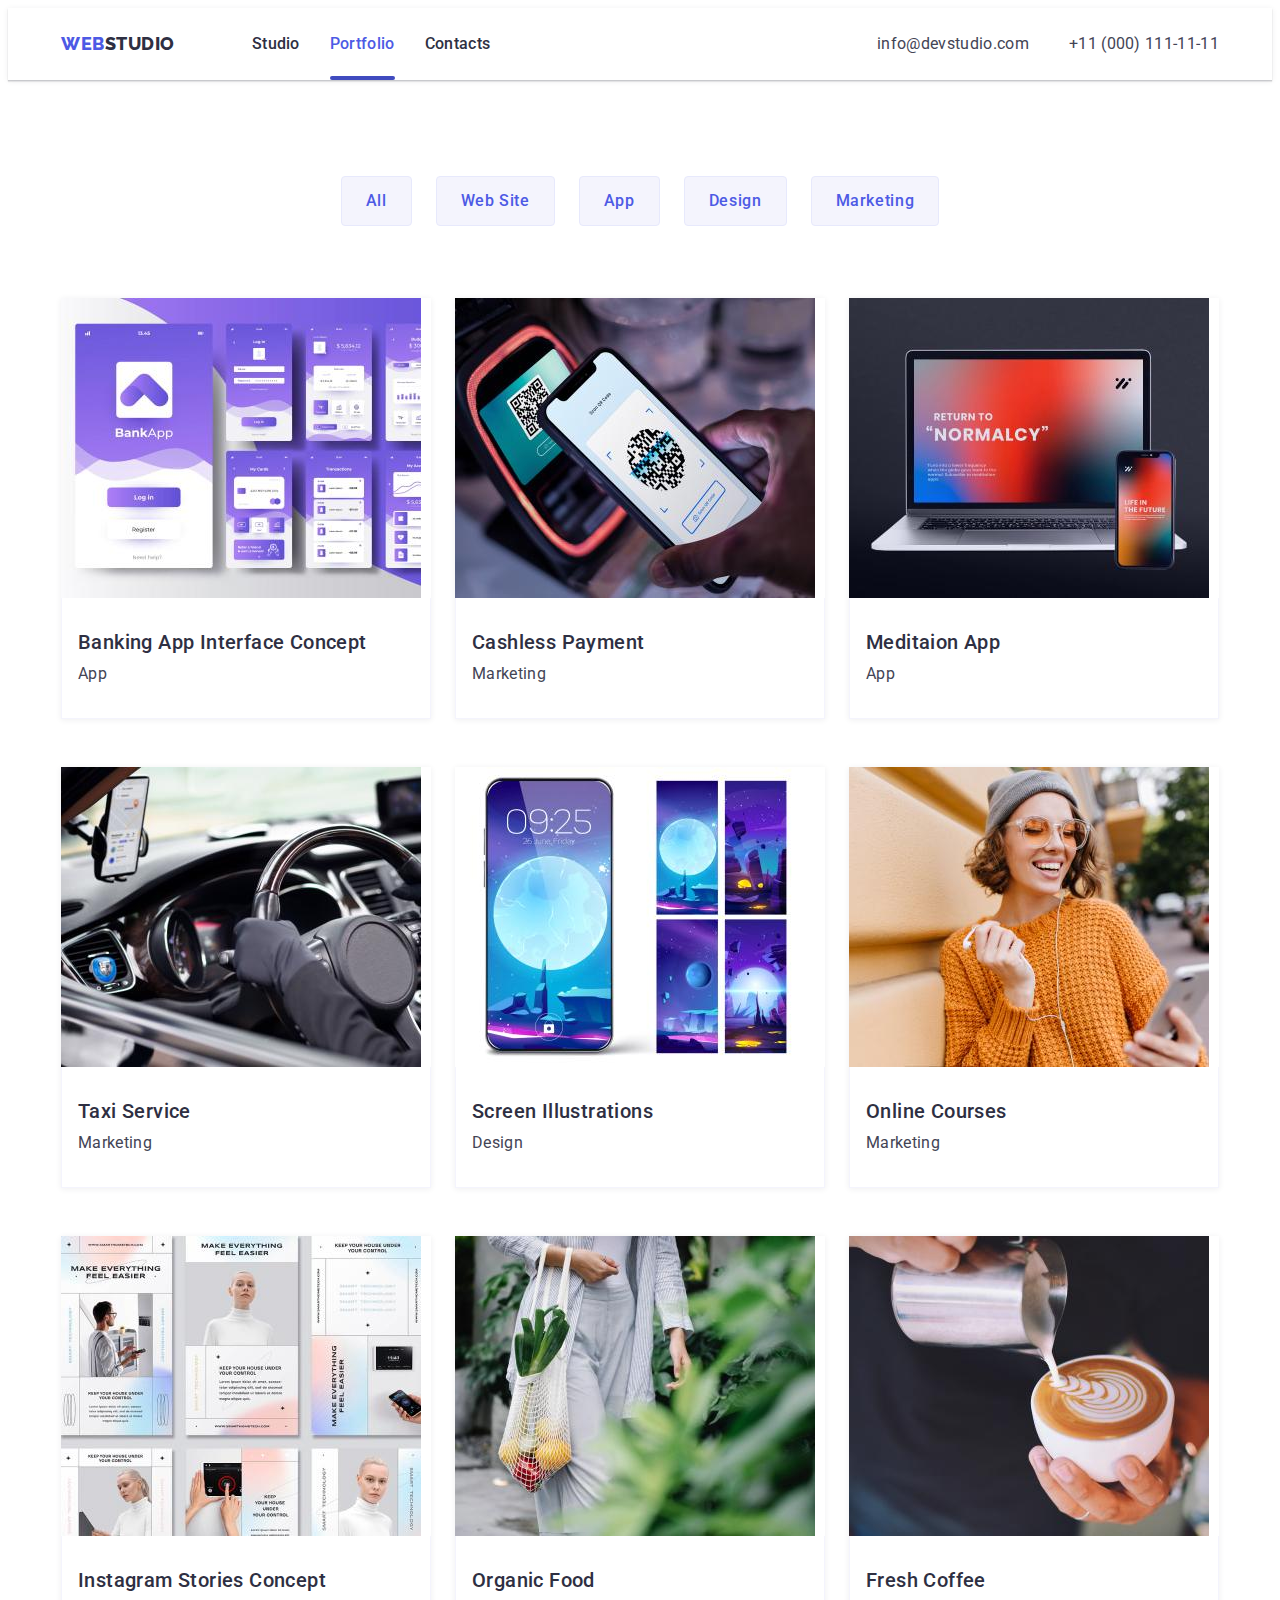
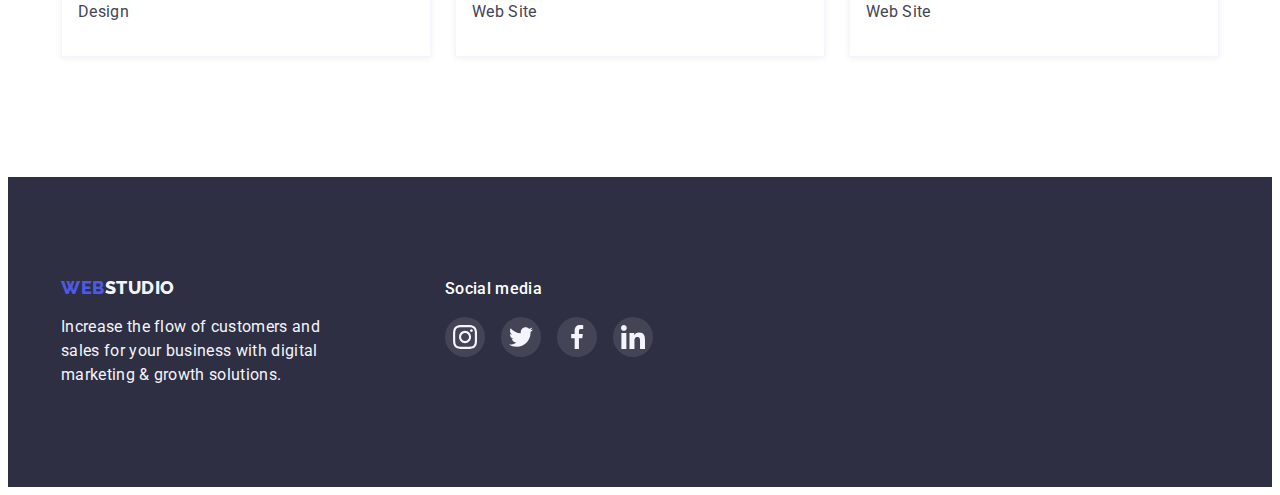
==== portfolio.html @ 77b276e5 "Create repository" ====
<!DOCTYPE html>
<html lang="en">
	<head>
		<meta charset="UTF-8" />
		<meta http-equiv="X-UA-Compatible" content="IE=edge" />
		<meta name="viewport" content="width=device-width, initial-scale=1.0" />
		<title>Document</title>
		<link rel="preconnect" href="https://fonts.googleapis.com" />
		<link rel="preconnect" href="https://fonts.gstatic.com" crossorigin />
		<link
			href="https://fonts.googleapis.com/css2?family=Raleway:wght@800&family=Roboto:wght@400;500;700;900&display=swap"
			rel="stylesheet"
		/>
		<link
			rel="stylesheet"
			href="https://cdnjs.cloudflare.com/ajax/libs/modern-normalize/1.1.0/modern-normalize.min.css"
			integrity="sha512-wpPYUAdjBVSE4KJnH1VR1HeZfpl1ub8YT/NKx4PuQ5NmX2tKuGu6U/JRp5y+Y8XG2tV+wKQpNHVUX03MfMFn9Q=="
			crossorigin="anonymous"
			referrerpolicy="no-referrer"
		/>
		<link rel="stylesheet" href="./css/styles.css" />
	</head>
	<body>
		<header class="header">
			<div class="container">
				<nav class="header-navigation">
					<!-- logotype -->
					<a href="/" class="header-logo link"><span>Web</span>Studio</a>
					<!-- menu -->
					<ul class="header-list list">
						<li class="header-item">
							<a class="header-link link" href="./index.html">Studio</a>
						</li>
						<li class="header-item">
							<a class="header-link link current" href="./portfolio.html"
								>Portfolio</a
							>
						</li>
						<li class="header-item">
							<a class="header-link link" href="#">Contacts</a>
						</li>
					</ul>
				</nav>
				<!-- contacts -->
				<ul class="contacts-list list">
					<li class="contacts-item">
						<a class="contacts-link link" href="mailto:info@devstudio.com"
							>info@devstudio.com</a
						>
					</li>
					<li class="contacts-item">
						<a class="contacts-link link" href="tel:+110001111111"
							>+11 (000) 111-11-11</a
						>
					</li>
				</ul>
			</div>
		</header>

		<main>
			<!-- Portfolio-->
			<section class="portfolio">
				<div class="container">
					<h1 hidden class="portfolio-title is-hidden">Our portfolio</h1>
					<ul class="filters-list list">
						<li class="filters-item">
							<button class="filters-btn btn" type="button">All</button>
						</li>
						<li class="filters-item">
							<button class="filters-btn btn" type="button">Web Site</button>
						</li>
						<li class="filters-item">
							<button class="filters-btn btn" type="button">App</button>
						</li>
						<li class="filters-item">
							<button class="filters-btn btn" type="button">Design</button>
						</li>
						<li class="filters-item">
							<button class="filters-btn btn" type="button">Marketing</button>
						</li>
					</ul>
					<ul class="portfolio-list list">
						<li class="portfolio-item">
							<a href="#" class="portfolio-link link">
								<div class="portfolio-img">
									<img
										src="./images/portfolio_1.jpg"
										alt="photo the work"
										height="300"
										width="360"
									/>
									<p class="portfolio-img-overlay">
										14 Stylish and User-Friendly App Design Concepts · Task
										Manager App · Calorie Tracker App · Exotic Fruit Ecommerce
										App · Cloud Storage App
									</p>
								</div>
								<div class="portfolio-text-content">
									<h2 class="portfolio-item-title">
										Banking App Interface Concept
									</h2>
									<p class="portfolio-item-text">App</p>
								</div>
							</a>
						</li>
						<li class="portfolio-item">
							<a href="#" class="portfolio-link link">
								<div class="portfolio-img">
									<img
										src="./images/portfolio_2.jpg"
										alt="photo the work"
										height="300"
										width="360"
									/>
									<p class="portfolio-img-overlay">
										14 Stylish and User-Friendly App Design Concepts · Task
										Manager App · Calorie Tracker App · Exotic Fruit Ecommerce
										App · Cloud Storage App
									</p>
								</div>
								<div class="portfolio-text-content">
									<h2 class="portfolio-item-title">Cashless Payment</h2>
									<p class="portfolio-item-text">Marketing</p>
								</div>
							</a>
						</li>
						<li class="portfolio-item">
							<a href="#" class="portfolio-link link">
								<div class="portfolio-img">
									<img
										src="./images/portfolio_3.jpg"
										alt="photo the work"
										height="300"
										width="360"
									/>
									<p class="portfolio-img-overlay">
										14 Stylish and User-Friendly App Design Concepts · Task
										Manager App · Calorie Tracker App · Exotic Fruit Ecommerce
										App · Cloud Storage App
									</p>
								</div>
								<div class="portfolio-text-content">
									<h2 class="portfolio-item-title">Meditaion App</h2>
									<p class="portfolio-item-text">App</p>
								</div>
							</a>
						</li>
						<li class="portfolio-item">
							<a href="#" class="portfolio-link link">
								<div class="portfolio-img">
									<img
										src="./images/portfolio_4.jpg"
										alt="photo the work"
										height="300"
										width="360"
									/>
									<p class="portfolio-img-overlay">
										14 Stylish and User-Friendly App Design Concepts · Task
										Manager App · Calorie Tracker App · Exotic Fruit Ecommerce
										App · Cloud Storage App
									</p>
								</div>
								<div class="portfolio-text-content">
									<h2 class="portfolio-item-title">Taxi Service</h2>
									<p class="portfolio-item-text">Marketing</p>
								</div>
							</a>
						</li>
						<li class="portfolio-item">
							<a href="#" class="portfolio-link link">
								<div class="portfolio-img">
									<img
										src="./images/portfolio_5.jpg"
										alt="photo the work"
										height="300"
										width="360"
									/>
									<p class="portfolio-img-overlay">
										14 Stylish and User-Friendly App Design Concepts · Task
										Manager App · Calorie Tracker App · Exotic Fruit Ecommerce
										App · Cloud Storage App
									</p>
								</div>
								<div class="portfolio-text-content">
									<h2 class="portfolio-item-title">Screen Illustrations</h2>
									<p class="portfolio-item-text">Design</p>
								</div>
							</a>
						</li>
						<li class="portfolio-item">
							<a href="#" class="portfolio-link link">
								<div class="portfolio-img">
									<img
										src="./images/portfolio_6.jpg"
										alt="photo the work"
										height="300"
										width="360"
									/>
									<p class="portfolio-img-overlay">
										14 Stylish and User-Friendly App Design Concepts · Task
										Manager App · Calorie Tracker App · Exotic Fruit Ecommerce
										App · Cloud Storage App
									</p>
								</div>
								<div class="portfolio-text-content">
									<h2 class="portfolio-item-title">Online Courses</h2>
									<p class="portfolio-item-text">Marketing</p>
								</div>
							</a>
						</li>
						<li class="portfolio-item">
							<a href="#" class="portfolio-link link">
								<div class="portfolio-img">
									<img
										src="./images/portfolio_7.jpg"
										alt="photo the work"
										height="300"
										width="360"
									/>
									<p class="portfolio-img-overlay">
										14 Stylish and User-Friendly App Design Concepts · Task
										Manager App · Calorie Tracker App · Exotic Fruit Ecommerce
										App · Cloud Storage App
									</p>
								</div>
								<div class="portfolio-text-content">
									<h2 class="portfolio-item-title">
										Instagram Stories Concept
									</h2>
									<p class="portfolio-item-text">Design</p>
								</div>
							</a>
						</li>
						<li class="portfolio-item">
							<a href="#" class="portfolio-link link">
								<div class="portfolio-img">
									<img
										src="./images/portfolio_8.jpg"
										alt="photo the work"
										height="300"
										width="360"
									/>
									<p class="portfolio-img-overlay">
										14 Stylish and User-Friendly App Design Concepts · Task
										Manager App · Calorie Tracker App · Exotic Fruit Ecommerce
										App · Cloud Storage App
									</p>
								</div>
								<div class="portfolio-text-content">
									<h2 class="portfolio-item-title">Organic Food</h2>
									<p class="portfolio-item-text">Web Site</p>
								</div>
							</a>
						</li>
						<li class="portfolio-item">
							<a href="#" class="portfolio-link link">
								<div class="portfolio-img">
									<img
										src="./images/portfolio_9.jpg"
										alt="photo the work"
										height="300"
										width="360"
									/>
									<p class="portfolio-img-overlay">
										14 Stylish and User-Friendly App Design Concepts · Task
										Manager App · Calorie Tracker App · Exotic Fruit Ecommerce
										App · Cloud Storage App
									</p>
								</div>
								<div class="portfolio-text-content">
									<h2 class="portfolio-item-title">Fresh Coffee</h2>
									<p class="portfolio-item-text">Web Site</p>
								</div>
							</a>
						</li>
					</ul>
				</div>
			</section>
		</main>

		<footer class="footer">
			<div class="container footer-content">
				<div class="footer-text-content">
					<a href="/" class="footer-logo link"><span>Web</span>Studio</a>
					<p class="footer-text">
						Increase the flow of customers and sales for your business with
						digital marketing & growth solutions.
					</p>
				</div>
				<div class="footer-contacts">
					<p class="footer-contacts-title">Social media</p>
					<ul class="footer-contacts-list list">
						<li class="footer-contacts-item">
							<a href="#" class="footer-contacts-link link">
								<svg class="footer-contacts-icon" width="24" height="24">
									<use href="./images/icons.svg#instagram"></use>
								</svg>
							</a>
						</li>
						<li class="footer-contacts-item">
							<a href="#" class="footer-contacts-link link">
								<svg class="footer-contacts-icon" width="24" height="24">
									<use href="./images/icons.svg#twitter"></use>
								</svg>
							</a>
						</li>
						<li class="footer-contacts-item">
							<a href="#" class="footer-contacts-link link">
								<svg class="footer-contacts-icon" width="24" height="24">
									<use href="./images/icons.svg#facebook"></use>
								</svg>
							</a>
						</li>
						<li class="footer-contacts-item">
							<a href="#" class="footer-contacts-link link">
								<svg class="footer-contacts-icon" width="24" height="24">
									<use href="./images/icons.svg#linkedin"></use>
								</svg>
							</a>
						</li>
					</ul>
				</div>
			</div>
		</footer>
	</body>
</html>
---- css/styles.css ----
:root {
	--primary-brand-color: #4d5ae5; /* IRIS */
	--title-color: #2e2f42;
	--dark-color: #2e2f42; /* NAVY BLUE */
	--main-text-color: #434455; /* SLATE */
	--icons-color: #8e8f99; /* LIGHT SLATE */
	--accent-color: #e7e9fc; /* CORNFLOWER */
	--light-collor: #f4f4fd; /* CLOUD */
	--button-hover-color: #404bbf; /* OCEAN */

	--transition-property: 250ms cubic-bezier(0.4, 0, 0.2, 1);
}

p,
h1,
h2,
h3,
h4,
h5,
h6 {
	margin: 0;
}
ul,
ol {
	margin: 0;
	padding-left: 0;
}

body {
	font-family: "Roboto", sans-serif;
	font-weight: 400;
	font-size: 16px;
	line-height: 1.5;
	letter-spacing: 0.02em;
	color: var(--main-text-color);
}
.list {
	list-style: none;
}
.link {
	text-decoration: none;
}
.btn {
	font-family: inherit;
	cursor: pointer;
	transition: color var(--transition-property),
		background-color var(--transition-property),
		box-shadow var(--transition-property),
		border-color var(--transition-property);
}
.btn:hover,
.btn:focus {
	font-family: inherit;
	background-color: var(--button-hover-color);
	color: #ffffff;
}
.container {
	width: 1158px;
	padding-left: 15px;
	padding-right: 15px;
	margin-left: auto;
	margin-right: auto;
}
.section {
	padding-top: 120px;
	padding-bottom: 120px;
}
.section-title {
	margin-bottom: 72px;
	font-weight: 500;
	font-size: 36px;
	line-height: 1.1;
	text-align: center;
	letter-spacing: 0.02em;
	text-transform: capitalize;
	color: var(----dark-color);
}

/*---------- HEADER ------------ */

.header {
	background-color: #ffffff;
	box-shadow: 0px 2px 1px rgba(46, 47, 66, 0.08),
		0px 1px 1px rgba(46, 47, 66, 0.16), 0px 1px 6px rgba(46, 47, 66, 0.08);
}
.header > .container {
	display: flex;
}
.header-navigation {
	display: flex;
	margin-right: auto;
	align-items: center;
}
.header-logo {
	display: block;
	margin-right: 77px;
	padding-top: 24px;
	padding-bottom: 24px;
	font-family: "Raleway", sans-serif;
	font-weight: 800;
	font-size: 18px;
	line-height: 1.3;
	letter-spacing: 0.03em;
	text-transform: uppercase;
	color: var(--dark-color);
}
.header-logo span {
	color: var(--primary-brand-color);
}
.header-list {
	display: flex;
	gap: 30px;
}
.header-item {
}
.header-link {
	display: block;
	position: relative;
	padding-top: 24px;
	padding-bottom: 24px;
	font-weight: 500;
	font-size: 16px;
	line-height: 1.5;
	letter-spacing: 0.02em;
	color: var(--title-color);
	transition: color var(--transition-property);
}
.contacts-list {
	display: flex;
	gap: 40px;
}
.contacts-item {
}
.contacts-link {
	display: block;
	padding-top: 24px;
	padding-bottom: 24px;
	font-weight: 400;
	font-size: 16px;
	line-height: 1.5;
	letter-spacing: 0.02em;
	color: var(--main-text-color);
	transition: color var(--transition-property);
}
.header-link:hover,
.header-link:focus,
.header-link.current,
.contacts-link:hover,
.contacts-link:focus {
	color: var(--primary-brand-color);
}
.header-link.current::after {
	content: "";
	position: absolute;
	bottom: 0;
	left: 0;
	height: 4px;
	width: 100%;
	background-color: #404bbf;
	border-radius: 2px;
}

/*---------- HERO ------------ */

.hero {
	max-width: 1440px;
	padding-top: 192px;
	padding-bottom: 192px;
	margin-left: auto;
	margin-right: auto;
	background-color: var(--dark-color);
	background-image: linear-gradient(
			rgba(46, 47, 66, 0.7),
			rgba(46, 47, 66, 0.7)
		),
		url("../images/people_office.jpg");
	background-size: cover;
	background-repeat: no-repeat;
	background-position: center;
	background-size: cover;
	text-align: center;
}
.hero-title {
	margin-left: auto;
	margin-right: auto;
	margin-bottom: 48px;
	width: 492px;
	font-weight: 500;
	font-size: 56px;
	line-height: 1.1;
	letter-spacing: 0.02em;
	color: #ffffff;
}
.hero-btn {
	padding: 16px 31px;
	background-color: var(--primary-brand-color);
	font-weight: 500;
	font-size: 16px;
	line-height: 1.2;
	letter-spacing: 0.04em;
	color: #ffffff;
	box-shadow: 0px 4px 4px rgba(0, 0, 0, 0.15);
	border: none;
	border-radius: 4px;
}
.hero-btn:hover,
.hero-btn:focus {
	box-shadow: 0px 4px 4px rgba(0, 0, 0, 0.15);
}

/*---------- SKILLS ------------ */

.skills-title {
}
.skills-list {
	display: flex;
	gap: 24px;
}
.skills-item {
}
.skills-item-icon {
	height: 112px;
	display: flex;
	justify-content: center;
	align-items: center;
	margin-bottom: 8px;
	background-color: var(--light-collor);
	border-radius: 4px;
}
.skills-item-title {
	margin-bottom: 8px;
	font-weight: 500;
	font-size: 20px;
	line-height: 1.2;
	letter-spacing: 0.02em;
	color: var(--title-color);
}
.skills-item-text {
	font-weight: 400;
	font-size: 16px;
	line-height: 1.5;
	letter-spacing: 0.02em;
	color: var(--main-text-color);
}

/*---------- What are we doing ------------ */

.section-works {
	padding-top: 0;
}
.works-list {
	display: flex;
	gap: 24px;
}
.works-item {
}
.works-item > img {
	display: block;
	max-width: 100%;
	height: auto;
}

/*---------- TEAM ------------ */

.section-team {
	background-color: var(--light-collor);
}
.team-list {
	display: flex;
	gap: 24px;
}
.team-item {
	width: calc((100% - 72px) / 4);
	background-color: #ffffff;
	box-shadow: 0px 1px 6px rgba(46, 47, 66, 0.08),
		0px 1px 1px rgba(46, 47, 66, 0.16), 0px 2px 1px rgba(46, 47, 66, 0.08);
	border: none;
	border-radius: 0px 0px 4px 4px;
}
.team-item > img {
	display: block;
	max-width: 100%;
	height: auto;
}
.team-text-content {
	padding-top: 32px;
	padding-bottom: 32px;
}
.team-item-title {
	margin-bottom: 8px;
	font-weight: 500;
	font-size: 20px;
	line-height: 1.2;
	text-align: center;
	letter-spacing: 0.02em;
	color: var(--title-color);
}
.team-item-text {
	margin-bottom: 8px;
	font-size: 16px;
	line-height: 1.5;
	text-align: center;
	letter-spacing: 0.02em;
	color: var(--main-text-color);
}
.social_media {
	display: flex;
	gap: 24px;
	justify-content: center;
}
.social_media-item {
	height: 40px;
	width: 40px;
}
.social_media-link {
	height: 100%;
	width: 100%;
	display: flex;
	justify-content: center;
	align-items: center;
	background-color: var(--primary-brand-color);
	border-radius: 50%;
	transition: background-color var(--transition-property);
}
.social_media-icon {
	fill: var(--light-collor);
}
.social_media-link:hover,
.social_media-link:focus {
	background-color: var(--button-hover-color);
	cursor: pointer;
}

/*---------- CUSTOMERS ------------ */

.section-customers {
	padding-top: 130px;
}
.customers-list {
	display: flex;
	gap: 24px;
}
.customers-item {
	width: calc((100% - 120px) / 6);
	height: 88px;
}
.customers-link {
	width: 100%;
	height: 100%;
	display: flex;
	justify-content: center;
	align-items: center;
	border: 1px solid var(--icons-color);
	border-radius: 3.5px;
	transition: border var(--transition-property);
}
.customers-icon {
	fill: var(--icons-color);
	transition: fill var(--transition-property);
}
.customers-link:hover,
.customers-link:focus {
	border: var(--button-hover-color) 1px solid;
}
.customers-link:hover .customers-icon,
.customers-link:focus .customers-icon {
	fill: var(--button-hover-color);
}

/*---------- PORTFOLIO ------------ */

.portfolio {
	padding-top: 96px;
	padding-bottom: 120px;
}
.portfolio-title {
}
.filters-list {
	display: flex;
	margin-bottom: 72px;
	gap: 24px;
	justify-content: center;
}
.filters-item {
}
.filters-btn {
	padding: 12px 24px;
	background-color: var(--light-collor);
	border: 1px solid var(--accent-color);
	border-radius: 4px;
	font-weight: 500;
	font-size: 16px;
	line-height: 1.5;
	letter-spacing: 0.04em;
	color: var(--primary-brand-color);
}
.filters-btn:hover,
.filters-btn:focus,
.filters-btn:active {
	background-color: var(--button-hover-color);
	border-color: var(--button-hover-color);
	box-shadow: 0px 3px 1px rgba(0, 0, 0, 0.1), 0px 2px 1px rgba(0, 0, 0, 0.08),
		0px 2px 2px rgba(0, 0, 0, 0.12);
	color: #ffffff;
}
.portfolio-list {
	display: flex;
	row-gap: 48px;
	column-gap: 24px;
	flex-wrap: wrap;
}
.portfolio-item {
	width: calc((100% - 48px) / 3);
	background-color: #ffffff;
	box-shadow: 0px 1px 6px rgba(46, 47, 66, 0.08);
}
.portfolio-link {
	transition: box-shadow var(--transition-property);
}
.portfolio-link:hover,
.portfolio-link:focus {
	display: block;
	box-shadow: 0px 1px 6px rgba(46, 47, 66, 0.08),
		0px 1px 1px rgba(46, 47, 66, 0.16), 0px 2px 1px rgba(46, 47, 66, 0.08);
}
.portfolio-img {
	position: relative;
    overflow: hidden;
}
.portfolio-img > img {
	display: block;
	max-width: 100%;
	height: auto;
}
.portfolio-img-overlay {
	position: absolute;
	top: 0;
    width: 100%;
	height: 100%;
    padding: 40px 32px;
	font-weight: 400;
	font-size: 16px;
	line-height: 1.5;
	letter-spacing: 0.02em;
	color: var(--light-collor);
    background-color: var(--primary-brand-color);
	transform: translateY(100%);
    transition: transform var(--transition-property);
    overflow: auto;
}
.portfolio-link:hover .portfolio-img-overlay,
.portfolio-link:focus .portfolio-img-overlay {
	transform: translateY(0);
}
.portfolio-text-content {
	padding: 32px 16px;
	border-left: 0.5px solid var(--light-collor);
	border-right: 0.5px solid var(--light-collor);
	border-bottom: 0.5px solid var(--light-collor);
}
.portfolio-item-title {
	margin-bottom: 8px;
	font-weight: 500;
	font-size: 20px;
	line-height: 1.2;
	letter-spacing: 0.02em;
	color: var(--title-color);
}
.portfolio-item-text {
	font-weight: 400;
	font-size: 16px;
	line-height: 1.5;
	letter-spacing: 0.02em;
	color: var(--main-text-color);
}

/*---------- FOOTER ------------ */

.footer {
	padding-top: 100px;
	padding-bottom: 100px;
	background-color: var(--dark-color);
}
.footer-content {
	display: flex;
}
.footer-text-content {
}
.footer-logo {
	display: block;
	margin-bottom: 16px;
	font-family: "Raleway", sans-serif;
	font-weight: 800;
	font-size: 18px;
	line-height: 1.2;
	letter-spacing: 0.03em;
	text-transform: uppercase;
	color: var(--light-collor);
}
.footer-logo span {
	color: var(--primary-brand-color);
}
.footer-text {
	width: 264px;
	font-weight: 400;
	font-size: 16px;
	line-height: 1.5;
	letter-spacing: 0.02em;
	color: var(--light-collor);
}
.footer-contacts {
	margin-left: 120px;
}
.footer-contacts-title {
	margin-bottom: 16px;
	font-weight: 500;
	font-size: 16px;
	line-height: 24px;
	letter-spacing: 0.02em;
	color: #ffffff;
}
.footer-contacts-list {
	display: flex;
	gap: 16px;
}
.footer-contacts-item {
	width: 40px;
	height: 40px;
}
.footer-contacts-link {
	display: flex;
	justify-content: center;
	align-items: center;
	width: 100%;
	height: 100%;
	background-color: rgba(255, 255, 255, 0.1);
	border-radius: 50%;
	transition: background-color var(--transition-property);
}
.footer-contacts-icon {
	fill: var(--light-collor);
}
.footer-contacts-link:hover,
.footer-contacts-link:focus {
	cursor: pointer;
	background-color: #31d0aa;
}
.footer-subscribe {
	margin-left: auto;
}
.footer-input-wrap {
	display: flex;
}
.footer-form-title {
	margin-bottom: 16px;
	font-weight: 500;
	font-size: 16px;
	line-height: 1.5;
	letter-spacing:  0.02em;
	color: #FFFFFF;
}
.footer-form-input {
	width: 264px;
	height: 40px;
	padding: 8px 16px;
	margin-right: 24px;
	background-color: transparent;
	border: 1px solid rgba(255, 255, 255, 0.3);
	filter: drop-shadow(0px 4px 4px rgba(0, 0, 0, 0.15));
	border-radius: 4px;
	color: white;
}
.footer-form-input:hover,
.footer-form-input:focus {
	background-color: transparent;
	color: white;
}
.footer-form-input::placeholder {
	font-weight: 400;
	font-size: 12px;
	line-height: 2;
	letter-spacing: 0.04em;
	color: rgba(255, 255, 255, 0.6);
}
.footer-form-button {
	display: flex;
	align-items: center;
	padding: 8px 24px;
	font-weight: 500;
	font-size: 16px;
	line-height: 1.5;
	letter-spacing: 0.04em;
	color: #FFFFFF;
	background: var(--primary-brand-color);
	border: none;
	border-radius: 4px;
}
.footer-form-button::after {
	content: '';
	display: inline-block;
	width: 24px;
	height: 20px;
	background-image: url('../images/icon_send.svg');
	margin-left: 16px;
}
/* .footer-subscribe-icon {

} */


/* MODAL */
.backdrop {
	position: fixed;
	top: 0;
	left: 0;
	width: 100%;
	height: 100%;
	background-color: rgba(46, 47, 66, 0.4);
    transition: opacity var(--transition-property),
    visibility var(--transition-property);
}
.modal {
	position: absolute;
	top: 50%;
	left: 50%;
	width: 408px;
	padding: 72px 24px 24px 24px;
	background-color: #fcfcfc;
	box-shadow: 0px 1px 1px rgba(0, 0, 0, 0.14), 0px 1px 3px rgba(0, 0, 0, 0.12),
		0px 2px 1px rgba(0, 0, 0, 0.2);
	border-radius: 4px;
    transform: translate(-50%, -50%);
    transition: transform var(--transition-property);
}
.is-hidden {
	visibility: hidden;
	opacity: 0;
	pointer-events: none;
}
.backdrop.is-hidden .modal {
    transform: translate(-50%, -50%) scale(0);
}
.modal-button {
	position: absolute;
	top: 24px;
	right: 24px;	
    display: flex;
	justify-content: center;
	align-items: center;
    width: 24px;
    height: 24px;
    background-color: #E7E9FC;
    border: 1px solid rgba(0, 0, 0, 0.1);
    border-radius: 50%;
	/* transition: background-color заданий на загальний клас btn */
}
.modal-button-icon {
    transition: fill var(--transition-property);
}
.modal-button:hover .modal-button-icon, 
.modal-button:focus .modal-button-icon {
    fill:  #FFFFFF;
}

.modal-form {
}
.form-title {
	margin-bottom: 16px;
	font-weight: 500;
	font-size: 16px;
	line-height: 1.5;
	text-align: center;
	letter-spacing: 0.02em;
	color: var(--dark-color);
}
.form-field {
	margin-bottom: 8px;
}
.form-field.comment {
	margin-bottom: 16px;
}
.input-text {
	display: inline-block;
	margin-bottom: 4px;
	font-weight: 400;
	font-size: 12px;
	line-height: 1.3;
	letter-spacing: 0.01em;
	color: var(--icons-color);
}
.input-wrap {
	position: relative;
}
.form-input {
	width: 100%;
	height: 40px;
	padding-left: 38px;
	background-color: transparent;
	border: 1px solid rgba(33, 33, 33, 0.2);
	border-radius: 4px;
	outline: none;
	transition: border-color var(--transition-property);
}

.input-icon {
	position: absolute;
	left: 19px;
	top: 50%;
	transform: translateY(-50%);
	transition: fill var(--transition-property);
}
.form-input:hover + .input-icon, 
.form-input:focus + .input-icon {
	fill: var(--primary-brand-color);
}
.form-comment {
	min-height: 120px;
	padding: 8px 16px;
	resize: none;
}
.form-comment::placeholder {
	font-weight: 400;
	font-size: 12px;
	line-height: 1.3;
	letter-spacing: 0.04em;
	color: rgba(117, 117, 117, 0.5);
}
.form-input:hover, .form-input:focus {
	border-color: var(--primary-brand-color);
}
.form-checkbox-field {
	margin-bottom: 24px;
}
.visually-hidden {
	position: absolute;
	width: 1px;
	height: 1px;
	margin: -1px;
	border: 0;
	padding: 0;
	white-space: nowrap;
	clip-path: inset(100%);
	clip: rect(0 0 0 0);
	overflow: hidden;
}
.check-text {
	display: flex;
	align-items: center;
	font-weight: 400;
	font-size: 12px;
	line-height: 1.3;
	letter-spacing: 0.04em;
	color: #757575;
	cursor: pointer;
}
.check-text span {
	display: flex;
	align-items: center;
	justify-content: center;
	margin-right: 8px;
	width: 16px;
	height: 16px;
	border: 1.25px solid var(--dark-color);
	border-radius: 2px;
	fill: transparent;
	transition: background-color var(--transition-property),
	border-color var(--transition-property),
	fill var(--transition-property);
}
.input-check:checked + .check-text span {
	background-color: var(--primary-brand-color);
	border-color: var(--primary-brand-color);
	fill: var(--light-collor);
}
.check-privacy-link {
	margin-left: 4px;
	text-decoration-line: underline;
	color: var(--primary-brand-color);
}

.form-button-send {
	display: block;
	margin: auto;
	padding: 16px 60px;
	background-color: var(--primary-brand-color);
	font-weight: 500;
	font-size: 16px;
	line-height: 1.5;
	letter-spacing: 0.04em;
	color: #FFFFFF;
	box-shadow: 0px 4px 4px rgba(0, 0, 0, 0.15);
	border: none;
	border-radius: 4px;
}
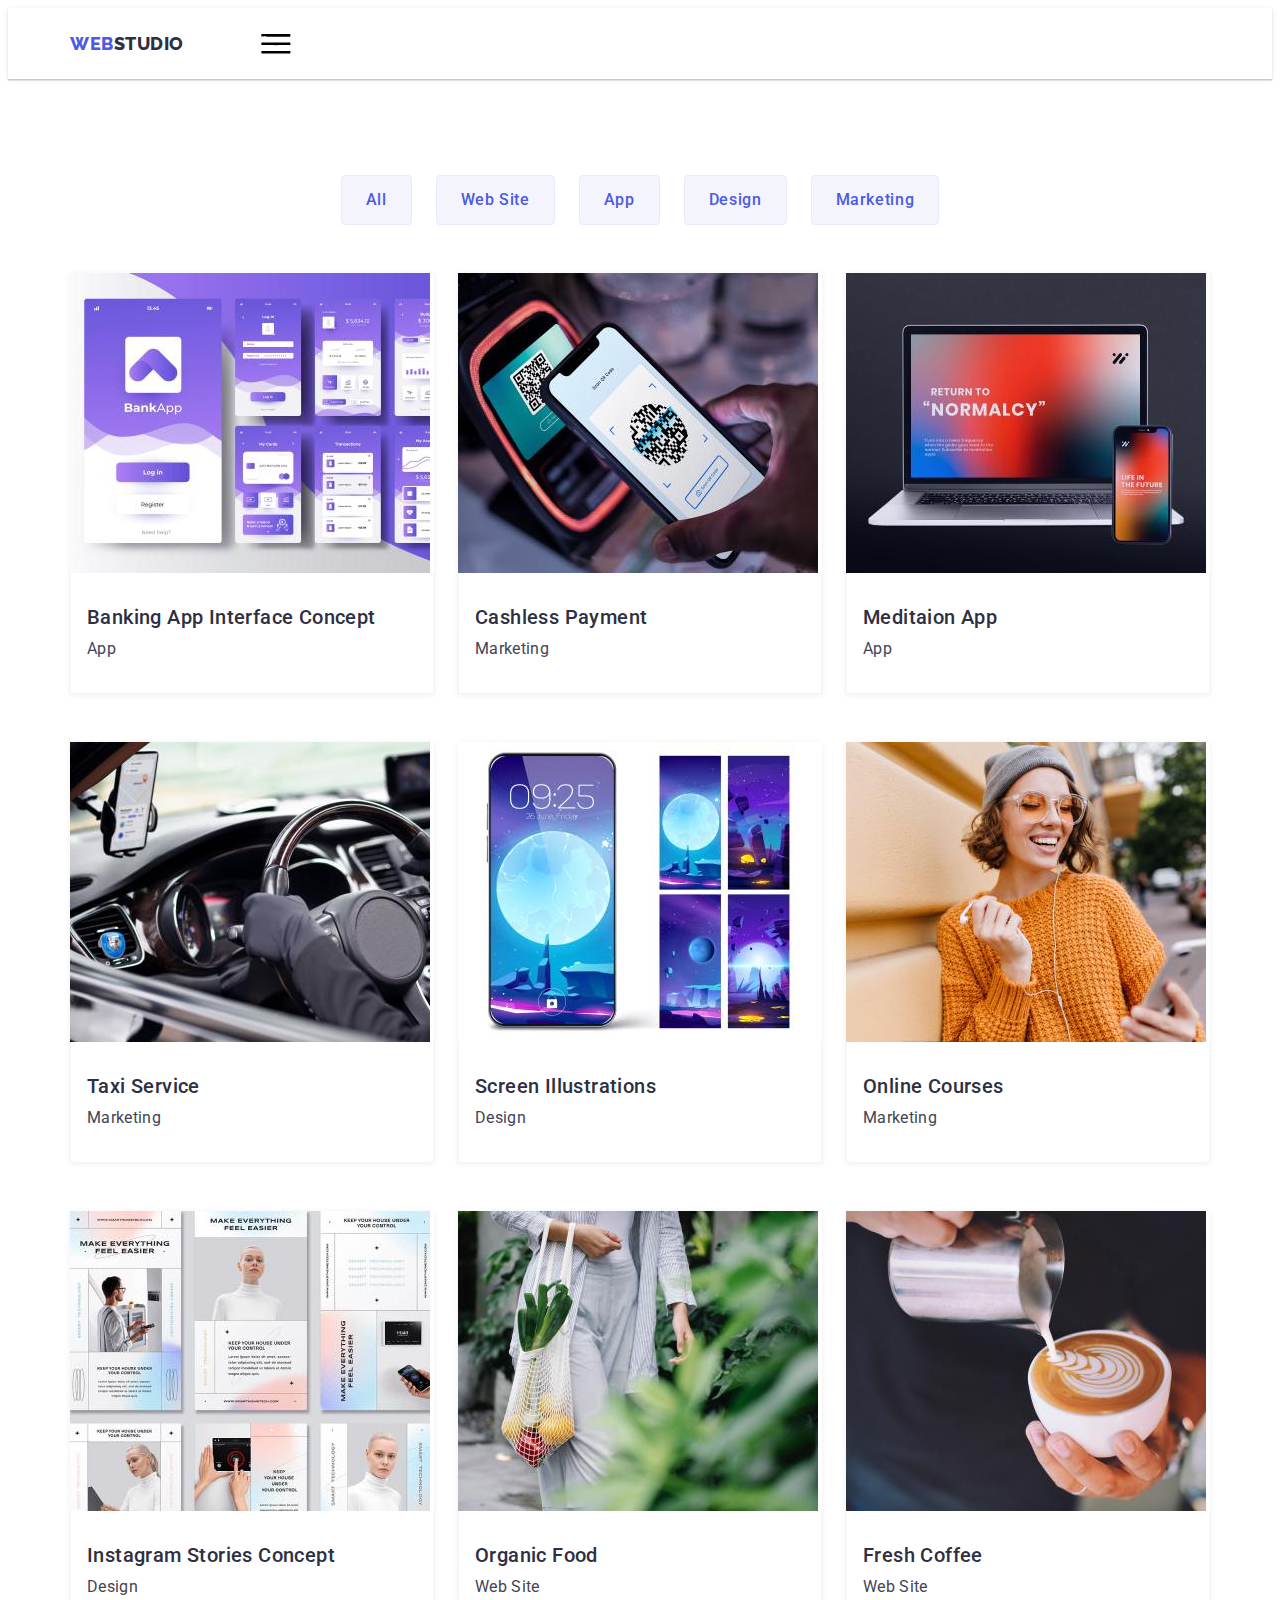
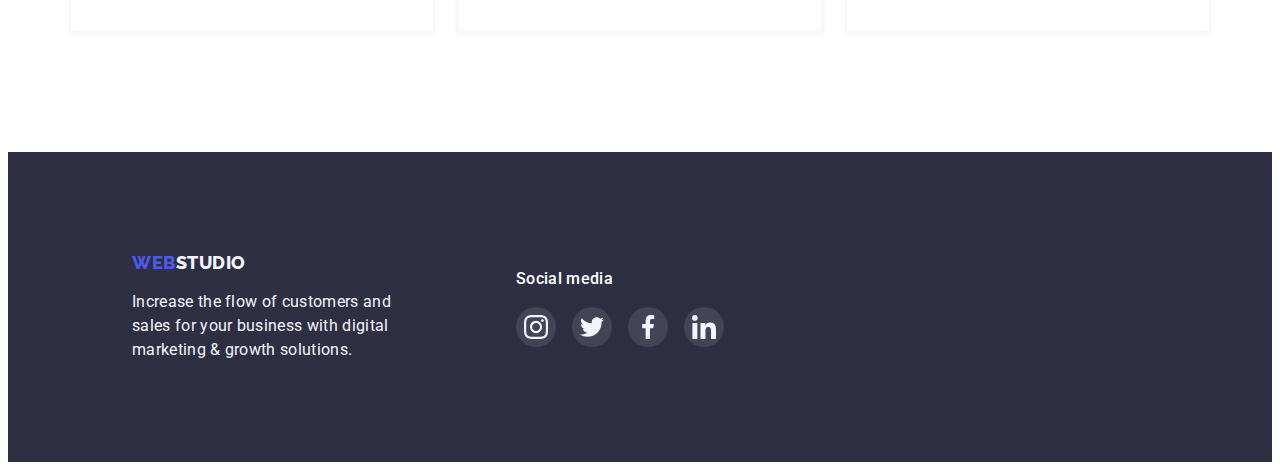
==== commit 93b7619c: "Create adaptive for index.html" ====
--- a/portfolio.html
+++ b/portfolio.html
@@ -18,7 +18,9 @@
 			crossorigin="anonymous"
 			referrerpolicy="no-referrer"
 		/>
-		<link rel="stylesheet" href="./css/styles.css" />
+		<link rel="stylesheet" href="./css/mobile.css" />
+		<link rel="stylesheet" href="./css/tablet.css" />
+		<link rel="stylesheet" href="./css/desktop.css" />
 	</head>
 	<body>
 		<header class="header">
@@ -27,7 +29,52 @@
 					<!-- logotype -->
 					<a href="/" class="header-logo link"><span>Web</span>Studio</a>
 					<!-- menu -->
-					<ul class="header-list list">
+					<button
+						type="button"
+						class="menu-button"
+						aria-label="Перемикач мобільного меню"
+						aria-expanded="false"
+						aria-controls="menu-container"
+						data-menu-button
+					>
+						<svg width="30" height="20">
+							<use class="icon-cross" href="./images/icons.svg#cross"></use>
+							<use
+								class="icon-menu"
+								href="./images/icons.svg#burger-icon"
+							></use>
+						</svg>
+					</button>
+
+					<div class="menu-container" id="menu-container" data-menu>
+						<ul class="header-list list">
+							<li class="header-item">
+								<a class="header-link link" href="./index.html">Studio</a>
+							</li>
+							<li class="header-item">
+								<a class="header-link link current" href="./portfolio.html"
+									>Portfolio</a
+								>
+							</li>
+							<li class="header-item">
+								<a class="header-link link" href="#">Contacts</a>
+							</li>
+						</ul>
+						<ul class="contacts-list list">
+							<li class="contacts-item">
+								<a class="contacts-link link" href="mailto:info@devstudio.com"
+									>info@devstudio.com</a
+								>
+							</li>
+							<li class="contacts-item">
+								<a class="contacts-link link" href="tel:+110001111111"
+									>+11 (000) 111-11-11</a
+								>
+							</li>
+						</ul>
+					</div>
+				</nav>
+				<!-- <ul class="header-list list">
 						<li class="header-item">
 							<a class="header-link link" href="./index.html">Studio</a>
 						</li>
@@ -39,10 +86,10 @@
 						<li class="header-item">
 							<a class="header-link link" href="#">Contacts</a>
 						</li>
-					</ul>
-				</nav>
+					</ul> -->
+
 				<!-- contacts -->
-				<ul class="contacts-list list">
+				<!-- <ul class="contacts-list list">
 					<li class="contacts-item">
 						<a class="contacts-link link" href="mailto:info@devstudio.com"
 							>info@devstudio.com</a
@@ -53,7 +100,7 @@
 							>+11 (000) 111-11-11</a
 						>
 					</li>
-				</ul>
+				</ul> -->
 			</div>
 		</header>
 
--- a/css/mobile.css
+++ b/css/mobile.css
@@ -0,0 +1,832 @@
+:root {
+	--primary-brand-color: #4d5ae5; /* IRIS */
+	--title-color: #2e2f42;
+	--dark-color: #2e2f42; /* NAVY BLUE */
+	--main-text-color: #434455; /* SLATE */
+	--icons-color: #8e8f99; /* LIGHT SLATE */
+	--accent-color: #e7e9fc; /* CORNFLOWER */
+	--light-collor: #f4f4fd; /* CLOUD */
+	--button-hover-color: #404bbf; /* OCEAN */
+
+	--transition-property: 250ms cubic-bezier(0.4, 0, 0.2, 1);
+}
+
+p,
+h1,
+h2,
+h3,
+h4,
+h5,
+h6 {
+	margin: 0;
+}
+ul,
+ol {
+	margin: 0;
+	padding-left: 0;
+}
+
+body {
+	font-family: "Roboto", sans-serif;
+	font-weight: 400;
+	font-size: 16px;
+	line-height: 1.5;
+	letter-spacing: 0.02em;
+	color: var(--main-text-color);
+}
+.list {
+	list-style: none;
+}
+.link {
+	text-decoration: none;
+}
+.btn {
+	font-family: inherit;
+	cursor: pointer;
+	transition: color var(--transition-property),
+		background-color var(--transition-property),
+		box-shadow var(--transition-property),
+		border-color var(--transition-property);
+}
+.btn:hover,
+.btn:focus {
+	font-family: inherit;
+	background-color: var(--button-hover-color);
+	color: #ffffff;
+}
+.container {
+	max-width: 428px;
+	padding-left: 16px;
+	padding-right: 16px;
+	margin-left: auto;
+	margin-right: auto;
+}
+.section {
+	padding-top: 96px;
+	padding-bottom: 96px;
+}
+.section-title {
+	margin-bottom: 72px;
+	font-weight: 700;
+	font-size: 36px;
+	line-height: 1.1;
+	text-align: center;
+	letter-spacing: 0.02em;
+	text-transform: capitalize;
+	color: var(----dark-color);
+}
+
+/*---------- HEADER ------------ */
+
+.header {
+	position: relative;
+	background-color: #ffffff;
+	box-shadow: 0px 2px 1px rgba(46, 47, 66, 0.08),
+		0px 1px 1px rgba(46, 47, 66, 0.16), 0px 1px 6px rgba(46, 47, 66, 0.08);
+}
+.header > .container {
+	display: flex;
+}
+.header-navigation {
+	display: flex;
+	margin-right: auto;
+	align-items: center;
+}
+.header-logo {
+	display: block;
+	margin-right: 77px;
+	padding-top: 24px;
+	padding-bottom: 24px;
+	font-family: "Raleway", sans-serif;
+	font-weight: 800;
+	font-size: 18px;
+	line-height: 1.3;
+	letter-spacing: 0.03em;
+	text-transform: uppercase;
+	color: var(--dark-color);
+}
+.header-logo span {
+	color: var(--primary-brand-color);
+}
+.header-list {
+	/* display: flex;
+	gap: 30px; */
+}
+.menu-button {
+    display: inline-flex;
+    margin: 0;
+    padding: 0;
+    border: none;
+    background-color: transparent;
+}
+.menu-button .icon-cross {
+    display: none;
+}
+.menu-button.is-open .icon-cross {
+    display: block;
+}
+.menu-button.is-open .icon-menu {
+    display: none;
+}
+.menu-container {
+	display: none;
+	position: absolute;
+	top: 100%;
+	left: 0;
+	width: 100%;
+	height: 100vh;
+	padding: 20px;
+	text-align: center;
+	font-weight: 700;
+	font-size: 36px;
+	line-height: 1.1;
+	letter-spacing: 0.02em;
+	text-transform: capitalize;
+	color: var(--dark-color);
+	background-color: #fff;
+	box-shadow: 0px 2px 1px rgba(46, 47, 66, 0.08), 0px 1px 1px rgba(46, 47, 66, 0.16), 0px 1px 6px rgba(46, 47, 66, 0.08);
+}
+.menu-container.is-open {
+	display: block;
+}
+.header-item {
+}
+.header-link {
+	display: block;
+	position: relative;
+	padding-top: 24px;
+	padding-bottom: 24px;
+	font-weight: 500;
+	font-size: 16px;
+	line-height: 1.5;
+	letter-spacing: 0.02em;
+	color: var(--title-color);
+	transition: color var(--transition-property);
+}
+.contacts-list {
+	display: flex;
+	gap: 40px;
+}
+.contacts-item {
+}
+.contacts-link {
+	display: block;
+	padding-top: 24px;
+	padding-bottom: 24px;
+	font-weight: 400;
+	font-size: 16px;
+	line-height: 1.5;
+	letter-spacing: 0.02em;
+	color: var(--main-text-color);
+	transition: color var(--transition-property);
+}
+.header-link:hover,
+.header-link:focus,
+.header-link.current,
+.contacts-link:hover,
+.contacts-link:focus {
+	color: var(--primary-brand-color);
+}
+.header-link.current::after {
+	content: "";
+	position: absolute;
+	bottom: 0;
+	left: 0;
+	height: 4px;
+	width: 100%;
+	background-color: #404bbf;
+	border-radius: 2px;
+}
+
+/*---------- HERO ------------ */
+
+.hero {
+	padding-top: 112px;
+	padding-bottom: 112px; 
+	margin-left: auto;
+	margin-right: auto;
+	background-color: var(--dark-color);
+	background-image: linear-gradient(
+			rgba(46, 47, 66, 0.7),
+			rgba(46, 47, 66, 0.7)
+		),
+		url("../images/people_office.jpg");
+	background-size: cover;
+	background-repeat: no-repeat;
+	background-position: center;
+	background-size: cover;
+	text-align: center;
+	
+}
+.hero-title {
+	margin-left: auto;
+	margin-right: auto;
+	margin-bottom: 72px;
+	width: 319px;
+	font-weight: 700;
+	font-size: 36px;
+	line-height: 1.1;
+	letter-spacing: 0.02em;
+	color: #ffffff;
+}
+.hero-btn {
+	padding: 16px 32px;
+	background-color: var(--primary-brand-color);
+	font-weight: 500;
+	font-size: 16px;
+	line-height: 1.5;
+	letter-spacing: 0.04em;
+	color: #ffffff;
+	box-shadow: 0px 4px 4px rgba(0, 0, 0, 0.15);
+	border: none;
+	border-radius: 4px;
+}
+.hero-btn:hover,
+.hero-btn:focus {
+	box-shadow: 0px 4px 4px rgba(0, 0, 0, 0.15);
+}
+
+/*---------- SKILLS ------------ */
+.section-skills {
+	padding-bottom: 104px;
+}
+.skills-list {
+	display: flex;
+	flex-direction: column;
+	gap: 72px;
+}
+.skills-item {
+}
+.skills-item-icon {
+	display: none;
+}
+.skills-item-title {
+	margin-bottom: 8px;
+	font-weight: 700;
+	font-size: 36px;
+	line-height: 1.1;
+	letter-spacing: 0.02em;
+	color: var(--title-color);
+	text-align: center;
+}
+.skills-item-text {
+	font-weight: 500;
+	font-size: 16px;
+	line-height: 1.5;
+	letter-spacing: 0.02em;
+	color: var(--main-text-color);
+} 
+
+/*---------- What are we doing ------------ */
+
+.section-works {
+	display: none;
+}
+
+/*---------- TEAM ------------ */
+
+.section-team {
+	padding-bottom: 128px;
+	background-color: var(--light-collor);
+}
+.team-list {
+	display: flex;
+	flex-direction: column;
+	align-items: center;
+	row-gap: 72px;
+}
+.team-item {
+	width: 260px;
+	background-color: #ffffff;
+	box-shadow: 0px 1px 6px rgba(46, 47, 66, 0.08),
+		0px 1px 1px rgba(46, 47, 66, 0.16), 0px 2px 1px rgba(46, 47, 66, 0.08);
+	border: none;
+	border-radius: 0px 0px 4px 4px;
+}
+.team-item > img {
+	display: block;
+	max-width: 100%;
+	height: auto;
+}
+.team-text-content {
+	padding-top: 32px;
+	padding-bottom: 32px;
+}
+.team-item-title {
+	margin-bottom: 8px;
+	font-weight: 500;
+	font-size: 20px;
+	line-height: 1.2;
+	text-align: center;
+	letter-spacing: 0.02em;
+	color: var(--title-color);
+}
+.team-item-text {
+	margin-bottom: 8px;
+	font-size: 16px;
+	line-height: 1.5;
+	text-align: center;
+	letter-spacing: 0.02em;
+	color: var(--main-text-color);
+}
+.social_media {
+	display: flex;
+	gap: 24px;
+	justify-content: center;
+}
+.social_media-item {
+	height: 40px;
+	width: 40px;
+}
+.social_media-link {
+	height: 100%;
+	width: 100%;
+	display: flex;
+	justify-content: center;
+	align-items: center;
+	background-color: var(--primary-brand-color);
+	border-radius: 50%;
+	transition: background-color var(--transition-property);
+}
+.social_media-icon {
+	fill: var(--light-collor);
+}
+.social_media-link:hover,
+.social_media-link:focus {
+	background-color: var(--button-hover-color);
+	cursor: pointer;
+}
+
+/*---------- CUSTOMERS ------------ */
+
+.section-customers {
+	padding-top: 88px;
+}
+.customers-list {
+	display: flex;
+	flex-wrap: wrap;
+	gap: 72px 16px;
+}
+.customers-item {
+	width: calc((100% - 1 * 16px) / 2);
+	height: 88px;
+}
+.customers-link {
+	width: 100%;
+	height: 100%;
+	display: flex;
+	justify-content: center;
+	align-items: center;
+	border: 1px solid var(--icons-color);
+	border-radius: 3.5px;
+	transition: border var(--transition-property);
+}
+.customers-icon {
+	fill: var(--icons-color);
+	transition: fill var(--transition-property);
+}
+.customers-link:hover,
+.customers-link:focus {
+	border: var(--button-hover-color) 1px solid;
+}
+.customers-link:hover .customers-icon,
+.customers-link:focus .customers-icon {
+	fill: var(--button-hover-color);
+}
+
+/*---------- PORTFOLIO ------------ */
+
+.portfolio {
+	padding-top: 48px;
+	padding-bottom: 48px;
+}
+.filters-list {
+	display: flex;
+	flex-wrap: wrap;
+	margin-bottom: 72px;
+	gap: 24px;
+	justify-content: start;
+}
+.filters-item {
+}
+.filters-btn {
+	padding: 12px 24px;
+	background-color: var(--light-collor);
+	border: 1px solid var(--accent-color);
+	border-radius: 4px;
+	font-weight: 500;
+	font-size: 16px;
+	line-height: 1.5;
+	letter-spacing: 0.04em;
+	color: var(--primary-brand-color);
+}
+.filters-btn:hover,
+.filters-btn:focus,
+.filters-btn:active {
+	background-color: var(--button-hover-color);
+	border-color: var(--button-hover-color);
+	box-shadow: 0px 3px 1px rgba(0, 0, 0, 0.1), 0px 2px 1px rgba(0, 0, 0, 0.08),
+		0px 2px 2px rgba(0, 0, 0, 0.12);
+	color: #ffffff;
+}
+.portfolio-list {
+	display: flex;
+	row-gap: 48px;
+	flex-wrap: wrap;
+	flex-direction: column;
+	justify-content: center;
+}
+.portfolio-item {
+	max-width: 396px;
+	background-color: #ffffff;
+	box-shadow: 0px 1px 6px rgba(46, 47, 66, 0.08);
+}
+.portfolio-link {
+	transition: box-shadow var(--transition-property);
+}
+.portfolio-link:hover,
+.portfolio-link:focus {
+	display: block;
+	box-shadow: 0px 1px 6px rgba(46, 47, 66, 0.08),
+		0px 1px 1px rgba(46, 47, 66, 0.16), 0px 2px 1px rgba(46, 47, 66, 0.08);
+}
+.portfolio-img {
+	position: relative;
+    overflow: hidden;
+}
+.portfolio-img > img {
+	display: block;
+	max-width: 100%;
+	height: auto;
+}
+.portfolio-img-overlay {
+	position: absolute;
+	top: 0;
+    width: 100%;
+	height: 100%;
+    padding: 40px 32px;
+	font-weight: 400;
+	font-size: 16px;
+	line-height: 1.5;
+	letter-spacing: 0.02em;
+	color: var(--light-collor);
+    background-color: var(--primary-brand-color);
+	transform: translateY(100%);
+    transition: transform var(--transition-property);
+    overflow: auto;
+}
+.portfolio-link:hover .portfolio-img-overlay,
+.portfolio-link:focus .portfolio-img-overlay {
+	transform: translateY(0);
+}
+.portfolio-text-content {
+	padding: 32px 16px;
+	border-left: 0.5px solid var(--light-collor);
+	border-right: 0.5px solid var(--light-collor);
+	border-bottom: 0.5px solid var(--light-collor);
+}
+.portfolio-item-title {
+	margin-bottom: 8px;
+	font-weight: 500;
+	font-size: 20px;
+	line-height: 1.2;
+	letter-spacing: 0.02em;
+	color: var(--title-color);
+}
+.portfolio-item-text {
+	font-weight: 400;
+	font-size: 16px;
+	line-height: 1.5;
+	letter-spacing: 0.02em;
+	color: var(--main-text-color);
+}
+
+/*---------- FOOTER ------------ */
+
+.footer {
+	padding-top: 96px;
+	padding-bottom: 96px;
+	background-color: var(--dark-color);
+}
+.footer-content {
+	display: flex;
+	flex-direction: column;
+	align-items: center;
+	gap: 72px;
+}
+.footer-text-content {
+	display: flex;
+	flex-direction: column;
+	align-items: center;
+}
+.footer-logo {
+	display: block;
+	margin-bottom: 16px;
+	font-family: "Raleway", sans-serif;
+	font-weight: 800;
+	font-size: 18px;
+	line-height: 1.2;
+	letter-spacing: 0.03em;
+	text-transform: uppercase;
+	color: var(--light-collor);
+}
+.footer-logo span {
+	color: var(--primary-brand-color);
+}
+.footer-text {
+	text-align: left;
+	width: 268px;
+	font-weight: 400;
+	font-size: 16px;
+	line-height: 1.5;
+	letter-spacing: 0.02em;
+	color: var(--light-collor);
+}
+.footer-contacts {
+	display: flex;
+	flex-direction: column;
+	align-items: center;
+}
+.footer-contacts-title {
+	margin-bottom: 16px;
+	font-weight: 500;
+	font-size: 16px;
+	line-height: 1.5;
+	letter-spacing: 0.02em;
+	color: #ffffff;
+}
+.footer-contacts-list {
+	display: flex;
+	gap: 16px;
+}
+.footer-contacts-item {
+	width: 40px;
+	height: 40px;
+}
+.footer-contacts-link {
+	display: flex;
+	justify-content: center;
+	align-items: center;
+	width: 100%;
+	height: 100%;
+	background-color: rgba(255, 255, 255, 0.1);
+	border-radius: 50%;
+	transition: background-color var(--transition-property);
+}
+.footer-contacts-icon {
+	fill: var(--light-collor);
+}
+.footer-contacts-link:hover,
+.footer-contacts-link:focus {
+	cursor: pointer;
+	background-color: #31d0aa;
+}
+.footer-subscribe {
+	display: flex;
+	flex-direction: column;
+	align-items: center;
+}
+.footer-input-wrap {
+	display: flex;
+	flex-direction: column;
+	align-items: center;
+	gap: 16px;
+}
+.footer-form-title {
+	margin-bottom: 16px;
+	font-weight: 500;
+	font-size: 16px;
+	line-height: 1.5;
+	letter-spacing:  0.02em;
+	color: #FFFFFF;
+}
+.footer-form-input {
+	max-width: 396px;
+	height: 40px;
+	padding: 8px 16px;
+	background-color: transparent;
+	border: 1px solid rgba(255, 255, 255, 0.3);
+	filter: drop-shadow(0px 4px 4px rgba(0, 0, 0, 0.15));
+	border-radius: 4px;
+	color: white;
+}
+.footer-form-input:hover,
+.footer-form-input:focus {
+	background-color: transparent;
+	color: white;
+}
+.footer-form-input::placeholder {
+	font-weight: 400;
+	font-size: 12px;
+	line-height: 2;
+	letter-spacing: 0.04em;
+	color: rgba(255, 255, 255, 0.6);
+}
+.footer-form-button {
+	display: flex;
+	align-items: center;
+	padding: 8px 24px;
+	font-weight: 500;
+	font-size: 16px;
+	line-height: 1.5;
+	letter-spacing: 0.04em;
+	color: #FFFFFF;
+	background: var(--primary-brand-color);
+	border: none;
+	border-radius: 4px;
+}
+.footer-form-button::after {
+	content: '';
+	display: inline-block;
+	width: 24px;
+	height: 20px;
+	background-image: url('../images/icon_send.svg');
+	margin-left: 16px;
+}
+
+/* MODAL */
+
+.backdrop {
+	position: fixed;
+	top: 0;
+	left: 0;
+	width: 100%;
+	height: 100%;
+	background-color: rgba(46, 47, 66, 0.4);
+    transition: opacity var(--transition-property),
+    visibility var(--transition-property);
+	overflow-y: scroll;
+}
+.modal {
+	position: absolute;
+	top: 50%;
+	left: 50%;
+	width: 392px;
+	padding: 72px 16px 24px 16px;
+	background-color: #fcfcfc;
+	box-shadow: 0px 1px 1px rgba(0, 0, 0, 0.14), 0px 1px 3px rgba(0, 0, 0, 0.12),
+		0px 2px 1px rgba(0, 0, 0, 0.2);
+	border-radius: 4px;
+    transform: translate(-50%, -50%);
+    transition: transform var(--transition-property);
+}
+.is-hidden {
+	visibility: hidden;
+	opacity: 0;
+	pointer-events: none;
+}
+.backdrop.is-hidden .modal {
+    transform: translate(-50%, -50%) scale(0);
+}
+.modal-button {
+	position: absolute;
+	top: 24px;
+	right: 24px;	
+    display: flex;
+	justify-content: center;
+	align-items: center;
+    width: 24px;
+    height: 24px;
+    background-color: #E7E9FC;
+    border: 1px solid rgba(0, 0, 0, 0.1);
+    border-radius: 50%;
+	/* transition: background-color заданий на загальний клас btn */
+}
+.modal-button-icon {
+    transition: fill var(--transition-property);
+}
+.modal-button:hover .modal-button-icon, 
+.modal-button:focus .modal-button-icon {
+    fill:  #FFFFFF;
+}
+
+.modal-form {
+}
+.form-title {
+	margin-bottom: 16px;
+	font-weight: 500;
+	font-size: 16px;
+	line-height: 1.5;
+	text-align: center;
+	letter-spacing: 0.02em;
+	color: var(--dark-color);
+}
+.form-field {
+	margin-bottom: 8px;
+}
+.form-field.comment {
+	margin-bottom: 16px;
+}
+.input-text {
+	display: inline-block;
+	margin-bottom: 4px;
+	font-weight: 400;
+	font-size: 12px;
+	line-height: 1.3;
+	letter-spacing: 0.01em;
+	color: var(--icons-color);
+}
+.input-wrap {
+	position: relative;
+}
+.form-input {
+	width: 100%;
+	height: 40px;
+	padding-left: 38px;
+	background-color: transparent;
+	border: 1px solid rgba(33, 33, 33, 0.2);
+	border-radius: 4px;
+	outline: none;
+	transition: border-color var(--transition-property);
+}
+
+.input-icon {
+	position: absolute;
+	left: 19px;
+	top: 50%;
+	transform: translateY(-50%);
+	transition: fill var(--transition-property);
+}
+.form-input:hover + .input-icon, 
+.form-input:focus + .input-icon {
+	fill: var(--primary-brand-color);
+}
+.form-comment {
+	min-height: 120px;
+	padding: 8px 16px;
+	resize: none;
+}
+.form-comment::placeholder {
+	font-weight: 400;
+	font-size: 12px;
+	line-height: 1.3;
+	letter-spacing: 0.04em;
+	color: rgba(117, 117, 117, 0.5);
+}
+.form-input:hover, .form-input:focus {
+	border-color: var(--primary-brand-color);
+}
+.form-checkbox-field {
+	margin-bottom: 24px;
+}
+.visually-hidden {
+	position: absolute;
+	width: 1px;
+	height: 1px;
+	margin: -1px;
+	border: 0;
+	padding: 0;
+	white-space: nowrap;
+	clip-path: inset(100%);
+	clip: rect(0 0 0 0);
+	overflow: hidden;
+}
+.check-text {
+	display: flex;
+	align-items: center;
+	font-weight: 400;
+	font-size: 12px;
+	line-height: 1.3;
+	letter-spacing: 0.04em;
+	color: #757575;
+	cursor: pointer;
+}
+.check-text span {
+	display: flex;
+	align-items: center;
+	justify-content: center;
+	margin-right: 8px;
+	width: 16px;
+	height: 16px;
+	border: 1.25px solid var(--dark-color);
+	border-radius: 2px;
+	fill: transparent;
+	transition: background-color var(--transition-property),
+	border-color var(--transition-property),
+	fill var(--transition-property);
+}
+.input-check:checked + .check-text span {
+	background-color: var(--primary-brand-color);
+	border-color: var(--primary-brand-color);
+	fill: var(--light-collor);
+}
+.check-privacy-link {
+	margin-left: 4px;
+	text-decoration-line: underline;
+	color: var(--primary-brand-color);
+}
+
+.form-button-send {
+	display: block;
+	margin: auto;
+	padding: 16px 60px;
+	background-color: var(--primary-brand-color);
+	font-weight: 500;
+	font-size: 16px;
+	line-height: 1.5;
+	letter-spacing: 0.04em;
+	color: #FFFFFF;
+	box-shadow: 0px 4px 4px rgba(0, 0, 0, 0.15);
+	border: none;
+	border-radius: 4px;
+}--- a/css/tablet.css
+++ b/css/tablet.css
@@ -0,0 +1,94 @@
+@media screen and (min-width: 768px){
+	.container {
+		max-width: 768px; 
+	}
+    .hero-title {
+        margin-bottom: 40px;
+        width: 494px;
+        font-size: 56px;
+    }
+
+    .section-skills {
+        padding-bottom: 96px;
+    }
+    .skills-item-title {
+        text-align: left;
+    }
+    .skills-list{
+        flex-direction: row;
+        flex-wrap: wrap;
+	    row-gap: 72px;
+        column-gap: 24px;
+    }
+    .skills-item {
+        width: calc((100% - 1 * 24px) / 2);
+    }
+
+    .team-list {
+        flex-direction: row;
+        flex-wrap: wrap;
+        column-gap: 24px;
+        row-gap: 64px;
+        justify-content: center;
+    }
+    .team-item {
+        width: 264px;
+    }
+
+    .customers-list {
+        column-gap: 24px;
+    }
+    .customers-item {
+        width: calc((100% - 1 * 24px) / 2);
+        height: 88px;
+    }
+
+    .portfolio {
+        padding-top: 64px;
+        padding-bottom: 96px;
+    }
+    .filters-list {
+        margin-bottom: 64px;
+        justify-content: center;
+    }
+    .portfolio-list {
+        flex-direction: row;
+        row-gap: 72px;
+        column-gap: 24px;
+        justify-content: start;
+    }
+    .portfolio-item {
+        width: ((100% - 1 * 24px) / 2);
+    }
+    
+
+    .footer-content {
+        margin-left: 108px;
+        margin-right: 108px;
+        flex-direction: row;
+        flex-wrap: wrap;
+        gap: 72px 24px;
+    }
+    .footer-text-content {
+        align-items: start;
+    }
+    .footer-text {
+        max-width: 264px;
+    }
+    .footer-contacts {
+        align-items: start;
+    }
+    .footer-subscribe {
+        align-items: start;
+    }
+    .footer-input-wrap {
+        flex-direction: row;
+        gap: 24px;
+    }
+
+    .modal {
+        max-width: 408;
+        padding: 72px 24px 24px 24px;
+    }
+
+}--- a/css/desktop.css
+++ b/css/desktop.css
@@ -0,0 +1,82 @@
+@media screen and (min-width: 1200px){
+	.container {
+		max-width: 1140px; 
+	}
+
+    .skills-list{
+
+    }
+    .skills-item {
+        width: calc((100% - 3 * 24px) / 4);
+    }
+    .skills-item-icon {
+        height: 112px;
+        display: flex;
+        justify-content: center;
+        align-items: center;
+        margin-bottom: 8px;
+        background-color: var(--light-collor);
+        border-radius: 4px;
+    }
+    .skills-item-title {
+        font-weight: 500;
+        font-size: 20px;
+        line-height: 1.2;
+    }
+    .skills-item-text {
+        font-weight: 400;
+    }
+
+    .section-works {
+        display: block;
+        padding-top: 0;
+    }
+    .works-list {
+        display: flex;
+        gap: 24px;
+    }
+    .works-item > img {
+        display: block;
+        width: 100%;
+        height: auto;
+    }
+
+    .team-item {
+        width: calc((100% - 72px) / 4);
+    }
+
+    .customers-item {
+        width: calc((100% - 120px) / 6);
+        height: 88px;
+    }
+
+    .portfolio {
+        padding-top: 96px;
+        padding-bottom: 120px;
+    }
+    .filters-list {
+        margin-bottom: 48px;
+    }
+    .portfolio-list {
+        row-gap: 48px;
+    }
+    .portfolio-item {
+        width: calc((100% - 48px) / 3);
+    }
+
+    .footer {
+        padding-top: 100px;
+        padding-bottom: 100px;
+    }
+    .footer-content {
+        flex-direction: row;
+        gap: 0;
+    }
+    .footer-contacts {
+        margin-left: 120px;
+    }
+    .footer-subscribe {
+        margin-left: auto;
+    }
+
+}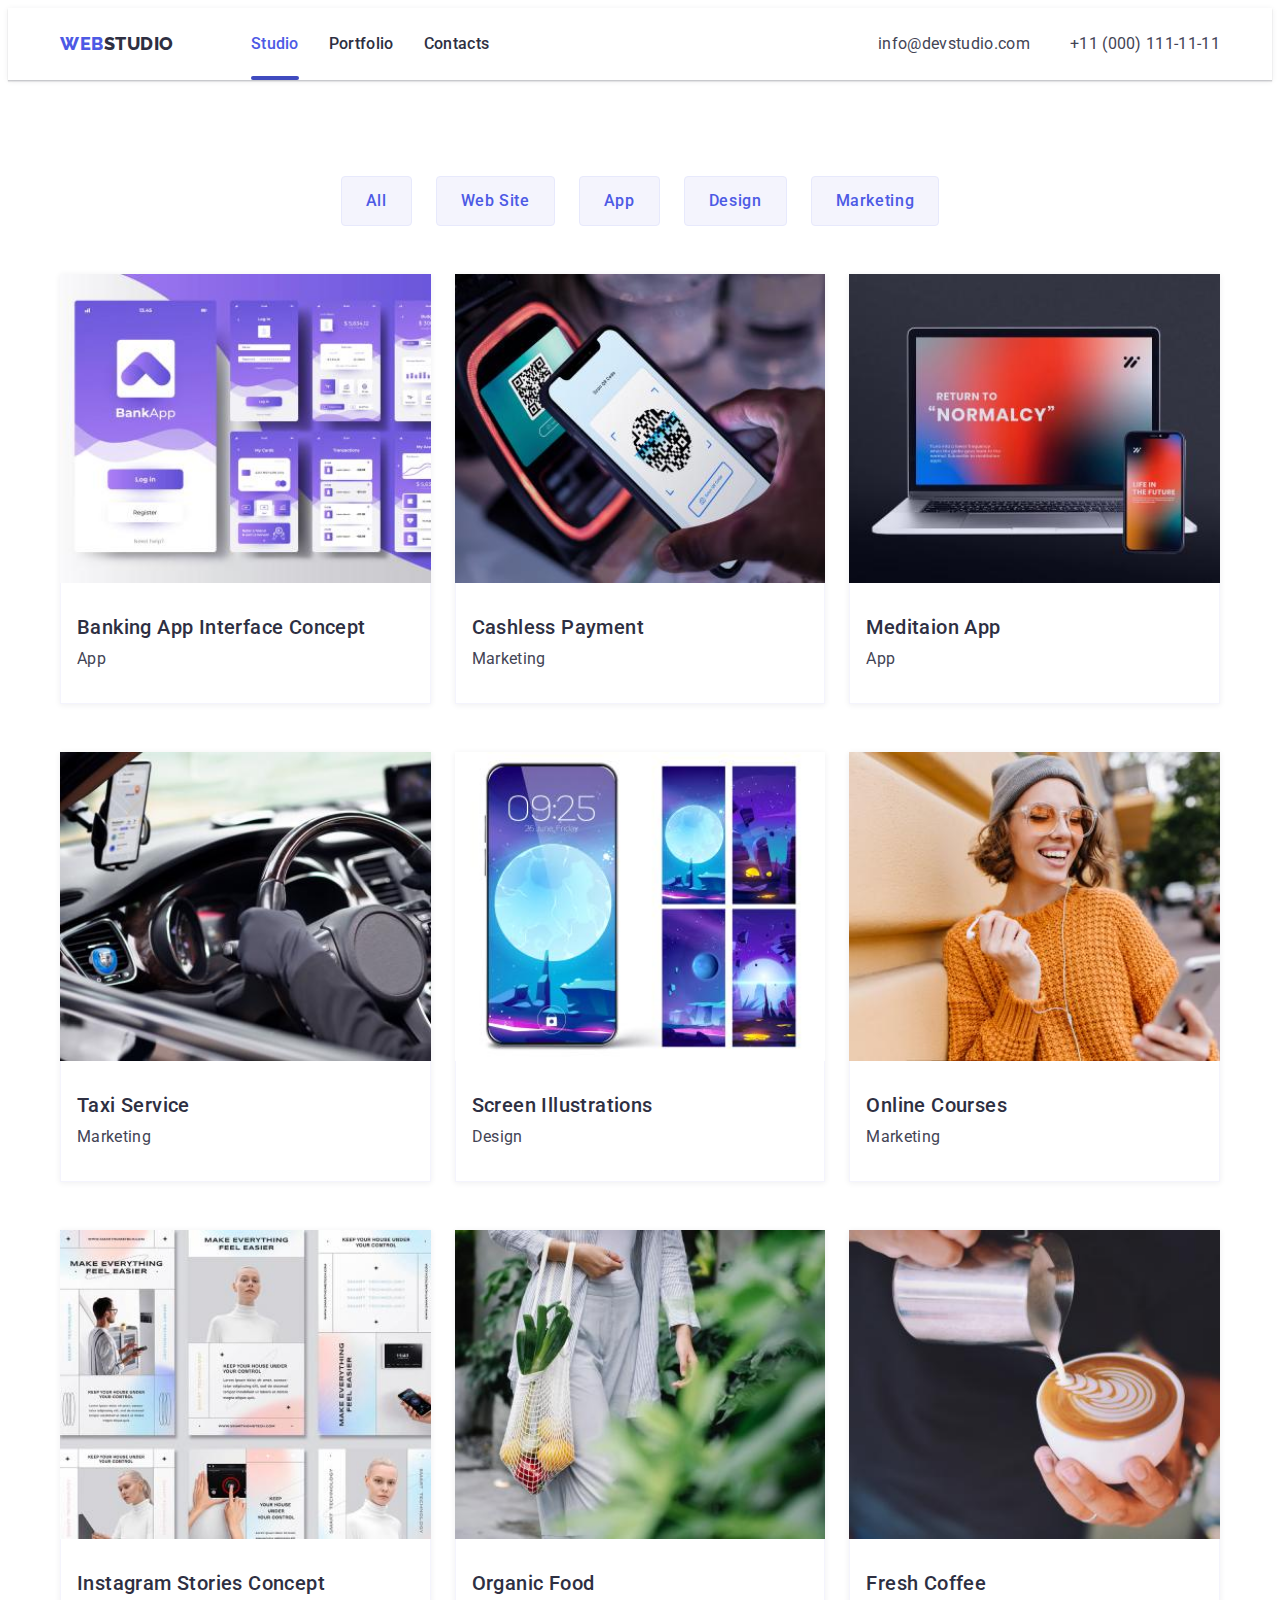
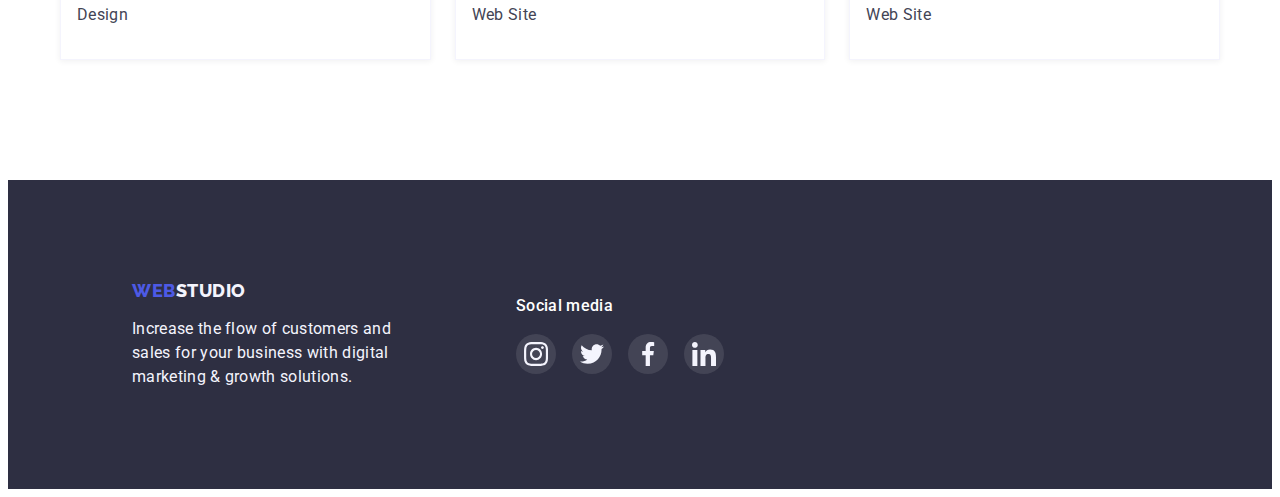
==== commit f6fd66ac: "Adaptive for index.html and portfolio.html, mobile menu, responsive images has been created." ====
--- a/portfolio.html
+++ b/portfolio.html
@@ -18,6 +18,7 @@
 			crossorigin="anonymous"
 			referrerpolicy="no-referrer"
 		/>
+		<link rel="stylesheet" href="./css/styles.css" />
 		<link rel="stylesheet" href="./css/mobile.css" />
 		<link rel="stylesheet" href="./css/tablet.css" />
 		<link rel="stylesheet" href="./css/desktop.css" />
@@ -29,78 +30,123 @@
 					<!-- logotype -->
 					<a href="/" class="header-logo link"><span>Web</span>Studio</a>
 					<!-- menu -->
-					<button
-						type="button"
-						class="menu-button"
-						aria-label="Перемикач мобільного меню"
-						aria-expanded="false"
-						aria-controls="menu-container"
-						data-menu-button
-					>
-						<svg width="30" height="20">
-							<use class="icon-cross" href="./images/icons.svg#cross"></use>
-							<use
-								class="icon-menu"
-								href="./images/icons.svg#burger-icon"
-							></use>
-						</svg>
-					</button>
-
-					<div class="menu-container" id="menu-container" data-menu>
-						<ul class="header-list list">
-							<li class="header-item">
-								<a class="header-link link" href="./index.html">Studio</a>
-							</li>
-							<li class="header-item">
-								<a class="header-link link current" href="./portfolio.html"
-									>Portfolio</a
-								>
-							</li>
-							<li class="header-item">
-								<a class="header-link link" href="#">Contacts</a>
-							</li>
-						</ul>
-						<ul class="contacts-list list">
-							<li class="contacts-item">
-								<a class="contacts-link link" href="mailto:info@devstudio.com"
-									>info@devstudio.com</a
-								>
-							</li>
-							<li class="contacts-item">
-								<a class="contacts-link link" href="tel:+110001111111"
-									>+11 (000) 111-11-11</a
-								>
-							</li>
-						</ul>
-					</div>
-				</nav>
-				<!-- <ul class="header-list list">
+					<ul class="header-list list">
 						<li class="header-item">
-							<a class="header-link link" href="./index.html">Studio</a>
+							<a class="header-link link current" href="./index.html">Studio</a>
 						</li>
 						<li class="header-item">
-							<a class="header-link link current" href="./portfolio.html"
-								>Portfolio</a
-							>
+							<a class="header-link link" href="./portfolio.html">Portfolio</a>
 						</li>
 						<li class="header-item">
 							<a class="header-link link" href="#">Contacts</a>
 						</li>
-					</ul> -->
-
-				<!-- contacts -->
-				<!-- <ul class="contacts-list list">
+					</ul>
+				</nav>
+				<ul class="contacts-list list">
 					<li class="contacts-item">
-						<a class="contacts-link link" href="mailto:info@devstudio.com"
+						<a
+							class="contacts-link link-email link"
+							href="mailto:info@devstudio.com"
 							>info@devstudio.com</a
 						>
 					</li>
 					<li class="contacts-item">
-						<a class="contacts-link link" href="tel:+110001111111"
+						<a class="contacts-link link-tel link" href="tel:+110001111111"
 							>+11 (000) 111-11-11</a
 						>
 					</li>
-				</ul> -->
+				</ul>
+				<button
+					type="button"
+					class="menu-open-button btn"
+					aria-label="Кнопка для відкриття мобільного меню"
+					data-menu-open
+				>
+					<svg width="32" height="22">
+						<use class="menu-open-icon" href="./images/icons.svg#burger"></use>
+					</svg>
+				</button>
+
+				<div class="mob-menu" data-menu>
+					<div class="menu-container">
+						<div class="mob-menu-top">
+							<button
+								type="button"
+								class="menu-close-button btn"
+								aria-label="Кнопка для закриття мобільного меню"
+								data-menu-close
+							>
+								<svg width="8" height="8">
+									<use
+										class="menu-close-icon"
+										href="./images/icons.svg#close"
+									></use>
+								</svg>
+							</button>
+							<ul class="mob-menu-list list">
+								<li class="mob-menu-item">
+									<a class="mob-menu-link link" href="./index.html">Studio</a>
+								</li>
+								<li class="mob-menu-item">
+									<a class="mob-menu-link link current" href="./portfolio.html"
+										>Portfolio</a
+									>
+								</li>
+								<li class="mob-menu-item">
+									<a class="mob-menu-link link" href="#">Contacts</a>
+								</li>
+							</ul>
+						</div>
+						<div class="mob-menu-bottom">
+							<ul class="mob-menu-contacts-list list">
+								<li class="mob-menu-contacts-item">
+									<a
+										class="mob-menu-contacts-link link-tel link"
+										href="tel:+110001111111"
+										>+11 (000) 111-11-11</a
+									>
+								</li>
+								<li class="mob-menu-contacts-item">
+									<a
+										class="mob-menu-contacts-link link-email link"
+										href="mailto:info@devstudio.com"
+										>info@devstudio.com</a
+									>
+								</li>
+							</ul>
+							<ul class="mob_menu_soc-list list">
+								<li class="social_media-item">
+									<a class="social_media-link link" href="#">
+										<svg class="social_media-icon" width="24" height="24">
+											<use href="./images/icons.svg#instagram"></use>
+										</svg>
+									</a>
+								</li>
+								<li class="social_media-item">
+									<a class="social_media-link link" href="#">
+										<svg class="social_media-icon" width="24" height="24">
+											<use href="./images/icons.svg#twitter"></use>
+										</svg>
+									</a>
+								</li>
+								<li class="social_media-item">
+									<a class="social_media-link link" href="#">
+										<svg class="social_media-icon" width="24" height="24">
+											<use href="./images/icons.svg#facebook"></use>
+										</svg>
+									</a>
+								</li>
+								<li class="social_media-item">
+									<a class="social_media-link link" href="#">
+										<svg class="social_media-icon" width="24" height="24">
+											<use href="./images/icons.svg#linkedin"></use>
+										</svg>
+									</a>
+								</li>
+							</ul>
+						</div>
+					</div>
+				</div>
 			</div>
 		</header>
 
@@ -130,12 +176,35 @@
 						<li class="portfolio-item">
 							<a href="#" class="portfolio-link link">
 								<div class="portfolio-img">
-									<img
-										src="./images/portfolio_1.jpg"
-										alt="photo the work"
-										height="300"
-										width="360"
-									/>
+									<picture>
+										<source
+											srcset="
+												./images/portfolio/portfolio-1.jpg        1x,
+												./images/portfolio/portfolio-mob-1-2x.jpg 2x
+											"
+											media="(min-width: 1200px)"
+										/>
+										<source
+											srcset="
+												./images/portfolio/portfolio-1.jpg    1x,
+												./images/portfolio/portfolio-1-2x.jpg 2x
+											"
+											media="(min-width: 768px)"
+										/>
+										<source
+											srcset="
+												./images/portfolio/portfolio-mob-1.jpg    1x,
+												./images/portfolio/portfolio-mob-1-2x.jpg 2x
+											"
+											media="(min-width: 320px)"
+										/>
+										<img
+											src="./images/portfolio/portfolio-1.jpg"
+											alt="photo the work"
+											height="300"
+											width="396"
+										/>
+									</picture>
 									<p class="portfolio-img-overlay">
 										14 Stylish and User-Friendly App Design Concepts · Task
 										Manager App · Calorie Tracker App · Exotic Fruit Ecommerce
@@ -153,12 +222,35 @@
 						<li class="portfolio-item">
 							<a href="#" class="portfolio-link link">
 								<div class="portfolio-img">
-									<img
-										src="./images/portfolio_2.jpg"
-										alt="photo the work"
-										height="300"
-										width="360"
-									/>
+									<picture>
+										<source
+											srcset="
+												./images/portfolio/portfolio-2.jpg        1x,
+												./images/portfolio/portfolio-mob-2-2x.jpg 2x
+											"
+											media="(min-width: 1200px)"
+										/>
+										<source
+											srcset="
+												./images/portfolio/portfolio-2.jpg    1x,
+												./images/portfolio/portfolio-2-2x.jpg 2x
+											"
+											media="(min-width: 768px)"
+										/>
+										<source
+											srcset="
+												./images/portfolio/portfolio-mob-2.jpg    1x,
+												./images/portfolio/portfolio-mob-2-2x.jpg 2x
+											"
+											media="(min-width: 320px)"
+										/>
+										<img
+											src="./images/portfolio/portfolio-2.jpg"
+											alt="photo the work"
+											height="300"
+											width="396"
+										/>
+									</picture>
 									<p class="portfolio-img-overlay">
 										14 Stylish and User-Friendly App Design Concepts · Task
 										Manager App · Calorie Tracker App · Exotic Fruit Ecommerce
@@ -174,12 +266,35 @@
 						<li class="portfolio-item">
 							<a href="#" class="portfolio-link link">
 								<div class="portfolio-img">
-									<img
-										src="./images/portfolio_3.jpg"
-										alt="photo the work"
-										height="300"
-										width="360"
-									/>
+									<picture>
+										<source
+											srcset="
+												./images/portfolio/portfolio-3.jpg        1x,
+												./images/portfolio/portfolio-mob-3-2x.jpg 2x
+											"
+											media="(min-width: 1200px)"
+										/>
+										<source
+											srcset="
+												./images/portfolio/portfolio-3.jpg    1x,
+												./images/portfolio/portfolio-3-2x.jpg 2x
+											"
+											media="(min-width: 768px)"
+										/>
+										<source
+											srcset="
+												./images/portfolio/portfolio-mob-3.jpg    1x,
+												./images/portfolio/portfolio-mob-3-2x.jpg 2x
+											"
+											media="(min-width: 320px)"
+										/>
+										<img
+											src="./images/portfolio/portfolio-3.jpg"
+											alt="photo the work"
+											height="300"
+											width="396"
+										/>
+									</picture>
 									<p class="portfolio-img-overlay">
 										14 Stylish and User-Friendly App Design Concepts · Task
 										Manager App · Calorie Tracker App · Exotic Fruit Ecommerce
@@ -195,12 +310,35 @@
 						<li class="portfolio-item">
 							<a href="#" class="portfolio-link link">
 								<div class="portfolio-img">
-									<img
-										src="./images/portfolio_4.jpg"
-										alt="photo the work"
-										height="300"
-										width="360"
-									/>
+									<picture>
+										<source
+											srcset="
+												./images/portfolio/portfolio-4.jpg        1x,
+												./images/portfolio/portfolio-mob-4-2x.jpg 2x
+											"
+											media="(min-width: 1200px)"
+										/>
+										<source
+											srcset="
+												./images/portfolio/portfolio-4.jpg    1x,
+												./images/portfolio/portfolio-4-2x.jpg 2x
+											"
+											media="(min-width: 768px)"
+										/>
+										<source
+											srcset="
+												./images/portfolio/portfolio-mob-4.jpg    1x,
+												./images/portfolio/portfolio-mob-4-2x.jpg 2x
+											"
+											media="(min-width: 320px)"
+										/>
+										<img
+											src="./images/portfolio/portfolio-4.jpg"
+											alt="photo the work"
+											height="300"
+											width="396"
+										/>
+									</picture>
 									<p class="portfolio-img-overlay">
 										14 Stylish and User-Friendly App Design Concepts · Task
 										Manager App · Calorie Tracker App · Exotic Fruit Ecommerce
@@ -216,12 +354,35 @@
 						<li class="portfolio-item">
 							<a href="#" class="portfolio-link link">
 								<div class="portfolio-img">
-									<img
-										src="./images/portfolio_5.jpg"
-										alt="photo the work"
-										height="300"
-										width="360"
-									/>
+									<picture>
+										<source
+											srcset="
+												./images/portfolio/portfolio-5.jpg        1x,
+												./images/portfolio/portfolio-mob-5-2x.jpg 2x
+											"
+											media="(min-width: 1200px)"
+										/>
+										<source
+											srcset="
+												./images/portfolio/portfolio-5.jpg    1x,
+												./images/portfolio/portfolio-5-2x.jpg 2x
+											"
+											media="(min-width: 768px)"
+										/>
+										<source
+											srcset="
+												./images/portfolio/portfolio-mob-5.jpg    1x,
+												./images/portfolio/portfolio-mob-5-2x.jpg 2x
+											"
+											media="(min-width: 320px)"
+										/>
+										<img
+											src="./images/portfolio/portfolio-5.jpg"
+											alt="photo the work"
+											height="300"
+											width="396"
+										/>
+									</picture>
 									<p class="portfolio-img-overlay">
 										14 Stylish and User-Friendly App Design Concepts · Task
 										Manager App · Calorie Tracker App · Exotic Fruit Ecommerce
@@ -237,12 +398,35 @@
 						<li class="portfolio-item">
 							<a href="#" class="portfolio-link link">
 								<div class="portfolio-img">
-									<img
-										src="./images/portfolio_6.jpg"
-										alt="photo the work"
-										height="300"
-										width="360"
-									/>
+									<picture>
+										<source
+											srcset="
+												./images/portfolio/portfolio-6.jpg        1x,
+												./images/portfolio/portfolio-mob-6-2x.jpg 2x
+											"
+											media="(min-width: 1200px)"
+										/>
+										<source
+											srcset="
+												./images/portfolio/portfolio-6.jpg    1x,
+												./images/portfolio/portfolio-6-2x.jpg 2x
+											"
+											media="(min-width: 768px)"
+										/>
+										<source
+											srcset="
+												./images/portfolio/portfolio-mob-6.jpg    1x,
+												./images/portfolio/portfolio-mob-6-2x.jpg 2x
+											"
+											media="(min-width: 320px)"
+										/>
+										<img
+											src="./images/portfolio/portfolio-6.jpg"
+											alt="photo the work"
+											height="300"
+											width="396"
+										/>
+									</picture>
 									<p class="portfolio-img-overlay">
 										14 Stylish and User-Friendly App Design Concepts · Task
 										Manager App · Calorie Tracker App · Exotic Fruit Ecommerce
@@ -258,12 +442,35 @@
 						<li class="portfolio-item">
 							<a href="#" class="portfolio-link link">
 								<div class="portfolio-img">
-									<img
-										src="./images/portfolio_7.jpg"
-										alt="photo the work"
-										height="300"
-										width="360"
-									/>
+									<picture>
+										<source
+											srcset="
+												./images/portfolio/portfolio-7.jpg        1x,
+												./images/portfolio/portfolio-mob-7-2x.jpg 2x
+											"
+											media="(min-width: 1200px)"
+										/>
+										<source
+											srcset="
+												./images/portfolio/portfolio-7.jpg    1x,
+												./images/portfolio/portfolio-7-2x.jpg 2x
+											"
+											media="(min-width: 768px)"
+										/>
+										<source
+											srcset="
+												./images/portfolio/portfolio-mob-7.jpg    1x,
+												./images/portfolio/portfolio-mob-7-2x.jpg 2x
+											"
+											media="(min-width: 320px)"
+										/>
+										<img
+											src="./images/portfolio/portfolio-7.jpg"
+											alt="photo the work"
+											height="300"
+											width="396"
+										/>
+									</picture>
 									<p class="portfolio-img-overlay">
 										14 Stylish and User-Friendly App Design Concepts · Task
 										Manager App · Calorie Tracker App · Exotic Fruit Ecommerce
@@ -281,12 +488,35 @@
 						<li class="portfolio-item">
 							<a href="#" class="portfolio-link link">
 								<div class="portfolio-img">
-									<img
-										src="./images/portfolio_8.jpg"
-										alt="photo the work"
-										height="300"
-										width="360"
-									/>
+									<picture>
+										<source
+											srcset="
+												./images/portfolio/portfolio-8.jpg        1x,
+												./images/portfolio/portfolio-mob-8-2x.jpg 2x
+											"
+											media="(min-width: 1200px)"
+										/>
+										<source
+											srcset="
+												./images/portfolio/portfolio-8.jpg    1x,
+												./images/portfolio/portfolio-8-2x.jpg 2x
+											"
+											media="(min-width: 768px)"
+										/>
+										<source
+											srcset="
+												./images/portfolio/portfolio-mob-8.jpg    1x,
+												./images/portfolio/portfolio-mob-8-2x.jpg 2x
+											"
+											media="(min-width: 320px)"
+										/>
+										<img
+											src="./images/portfolio/portfolio-8.jpg"
+											alt="photo the work"
+											height="300"
+											width="396"
+										/>
+									</picture>
 									<p class="portfolio-img-overlay">
 										14 Stylish and User-Friendly App Design Concepts · Task
 										Manager App · Calorie Tracker App · Exotic Fruit Ecommerce
@@ -302,12 +532,35 @@
 						<li class="portfolio-item">
 							<a href="#" class="portfolio-link link">
 								<div class="portfolio-img">
-									<img
-										src="./images/portfolio_9.jpg"
-										alt="photo the work"
-										height="300"
-										width="360"
-									/>
+									<picture>
+										<source
+											srcset="
+												./images/portfolio/portfolio-9.jpg        1x,
+												./images/portfolio/portfolio-mob-9-2x.jpg 2x
+											"
+											media="(min-width: 1200px)"
+										/>
+										<source
+											srcset="
+												./images/portfolio/portfolio-9.jpg    1x,
+												./images/portfolio/portfolio-9-2x.jpg 2x
+											"
+											media="(min-width: 768px)"
+										/>
+										<source
+											srcset="
+												./images/portfolio/portfolio-mob-9.jpg    1x,
+												./images/portfolio/portfolio-mob-9-2x.jpg 2x
+											"
+											media="(min-width: 320px)"
+										/>
+										<img
+											src="./images/portfolio/portfolio-9.jpg"
+											alt="photo the work"
+											height="300"
+											width="396"
+										/>
+									</picture>
 									<p class="portfolio-img-overlay">
 										14 Stylish and User-Friendly App Design Concepts · Task
 										Manager App · Calorie Tracker App · Exotic Fruit Ecommerce
@@ -369,5 +622,6 @@
 				</div>
 			</div>
 		</footer>
+		<script src="./js/mobile-menu.js"></script>
 	</body>
 </html>
--- a/css/styles.css
+++ b/css/styles.css
@@ -0,0 +1,887 @@
+:root {
+	--primary-brand-color: #4d5ae5; /* IRIS */
+	--title-color: #2e2f42;
+	--dark-color: #2e2f42; /* NAVY BLUE */
+	--main-text-color: #434455; /* SLATE */
+	--icons-color: #8e8f99; /* LIGHT SLATE */
+	--accent-color: #e7e9fc; /* CORNFLOWER */
+	--light-collor: #f4f4fd; /* CLOUD */
+	--button-hover-color: #404bbf; /* OCEAN */
+
+	--transition-property: 250ms cubic-bezier(0.4, 0, 0.2, 1);
+}
+
+p,
+h1,
+h2,
+h3,
+h4,
+h5,
+h6 {
+	margin: 0;
+}
+ul,
+ol {
+	margin: 0;
+	padding-left: 0;
+}
+
+body {
+	font-family: "Roboto", sans-serif;
+	font-weight: 400;
+	font-size: 16px;
+	line-height: 1.5;
+	letter-spacing: 0.02em;
+	color: var(--main-text-color);
+}
+img {
+	display: block;
+	max-width: 100%;
+	height: auto;
+	width: 100%;
+}
+.list {
+	list-style: none;
+}
+.link {
+	text-decoration: none;
+}
+.btn {
+	font-family: inherit;
+	cursor: pointer;
+	transition: color var(--transition-property),
+		background-color var(--transition-property),
+		box-shadow var(--transition-property),
+		border-color var(--transition-property);
+}
+.btn:hover,
+.btn:focus {
+	font-family: inherit;
+	background-color: var(--button-hover-color);
+	color: #ffffff;
+}
+.container {
+	max-width: 428px;
+	padding-left: 16px;
+	padding-right: 16px;
+	margin-left: auto;
+	margin-right: auto;
+}
+.section {
+	padding-top: 96px;
+	padding-bottom: 96px;
+}
+.section-title {
+	margin-bottom: 72px;
+	font-weight: 700;
+	font-size: 36px;
+	line-height: 1.1;
+	text-align: center;
+	letter-spacing: 0.02em;
+	text-transform: capitalize;
+	color: var(----dark-color);
+}
+.no-scroll {
+	overflow: hidden;
+}
+.visually-hidden {
+	position: absolute;
+	width: 1px;
+	height: 1px;
+	margin: -1px;
+	border: 0;
+	padding: 0;
+	white-space: nowrap;
+	clip-path: inset(100%);
+	clip: rect(0 0 0 0);
+	overflow: hidden;
+}
+.is-hidden {
+	visibility: hidden;
+	opacity: 0;
+	pointer-events: none;
+}
+
+/*---------- HEADER ------------ */
+
+.header {
+	position: relative;
+	background-color: #ffffff;
+	box-shadow: 0px 2px 1px rgba(46, 47, 66, 0.08),
+		0px 1px 1px rgba(46, 47, 66, 0.16), 0px 1px 6px rgba(46, 47, 66, 0.08);
+}
+.header > .container {
+	display: flex;
+}
+.header-logo {
+	display: block;
+	margin-right: 77px;
+	padding-top: 24px;
+	padding-bottom: 24px;
+	font-family: "Raleway", sans-serif;
+	font-weight: 800;
+	font-size: 18px;
+	line-height: 1.3;
+	letter-spacing: 0.03em;
+	text-transform: uppercase;
+	color: var(--dark-color);
+}
+.header-logo span {
+	color: var(--primary-brand-color);
+}
+.header-list {
+	display: none;
+}
+.contacts-list {
+	display: none;
+}
+.contacts-link {
+	display: block;
+	color: var(--main-text-color);
+	transition: color var(--transition-property);
+}
+.header-link:hover,
+.header-link:focus,
+.header-link.current,
+.contacts-link:hover,
+.contacts-link:focus {
+	color: var(--primary-brand-color);
+}
+.header-link.current::after {
+	content: "";
+	position: absolute;
+	bottom: 0;
+	left: 0;
+	height: 4px;
+	width: 100%;
+	background-color: #404bbf;
+	border-radius: 2px;
+}
+
+.menu-container {
+	display: flex;
+	flex-direction: column;
+	justify-content: space-between;
+	height: 100%;
+	max-width: 428px;
+	padding-left: 40px;
+	padding-right: 51px;
+	margin-left: auto;
+	margin-right: auto;
+	overflow: auto;
+}
+.menu-open-button {
+	margin-top: auto;
+	margin-bottom: auto;
+	margin-left: auto;
+	width: 32px;
+	height: 32px;
+	padding: 0;
+    border: none;
+    background-color: transparent;
+}
+.menu-open-icon {
+}
+.mob-menu {
+	position: fixed;
+	top: 0;
+	left: 0;
+	width: 100vw;
+	height: 100vh;
+	padding-top: 80px;
+	padding-bottom: 40px;
+	background-color: #FFFFFF;
+	box-shadow: 0px 2px 1px rgba(46, 47, 66, 0.08), 0px 1px 1px rgba(46, 47, 66, 0.16), 0px 1px 6px rgba(46, 47, 66, 0.08);
+	z-index: 1;
+}
+.menu-close-button {
+	position: absolute;
+	top: 40px;
+	right: 40px;	
+    display: flex;
+	justify-content: center;
+	align-items: center;
+    width: 24px;
+    height: 24px;
+    background-color: #E7E9FC;
+    border: 1px solid rgba(0, 0, 0, 0.1);
+    border-radius: 50%;
+	/* transition: background-color заданий на загальний клас btn */
+}
+.menu-close-icon {
+    transition: fill var(--transition-property);
+}
+.menu-close-button:focus .menu-close-icon {
+    fill:  #FFFFFF;
+}
+.mob-menu-list {
+	margin-bottom: 20px;
+}
+.mob-menu-item:not(:last-child) {
+	margin-bottom: 40px;
+}
+.mob-menu-link {
+	position: relative;
+	font-weight: 700;
+	font-size: 36px;
+	line-height: 1.1;
+	letter-spacing: 0.02em;
+	text-transform: capitalize;
+	color: var(--title-color);
+	transition: color var(--transition-property);
+}
+.mob-menu-link:focus,
+.mob-menu-link.current {
+	color: var(--primary-brand-color);
+}
+.mob-menu-contacts-list {
+	margin-bottom: 48px;
+}
+.mob-menu-contacts-link.link-tel {
+	display: block;
+	margin-bottom: 40px;
+	font-weight: 600;
+	font-size: 35px;
+	line-height: 1.1;
+	text-transform: capitalize;
+	color: var(--primary-brand-color);
+}
+.mob-menu-contacts-link.link-email {
+	font-weight: 500;
+	font-size: 20px;
+	line-height: 1.2;
+	letter-spacing: 0.02em;
+	color: var(--main-text-color);
+}
+.mob-menu-link.current::after {
+	content: "";
+	position: absolute;
+	bottom: 0;
+	left: 0; 
+	height: 4px;
+	width: 100%;
+	background-color: #404bbf;
+	border-radius: 2px;
+}
+.mob_menu_soc-list {
+	display: flex;
+	justify-content: space-between;
+}
+
+/*---------- HERO ------------ */
+
+.hero {
+	padding-top: 112px;
+	padding-bottom: 112px; 
+	margin-left: auto;
+	margin-right: auto;
+	background-color: var(--dark-color);
+	background-image: linear-gradient(
+			rgba(46, 47, 66, 0.7),
+			rgba(46, 47, 66, 0.7)
+		),
+		url("../images/hero/hero-bg-mob.jpg");
+	background-size: cover;
+	background-repeat: no-repeat;
+	background-position: center;
+	background-size: cover;
+	text-align: center;
+	
+}
+@media (min-device-pixel-ratio: 2),
+  (min-resolution: 192dpi),
+  (min-resolution: 2dppx) {
+  .hero {
+    background-image: linear-gradient(
+			rgba(46, 47, 66, 0.7),
+			rgba(46, 47, 66, 0.7)
+		),
+		url("../images/hero/hero-bg-mob-2x.jpg");
+  }
+}
+.hero-title {
+	margin-left: auto;
+	margin-right: auto;
+	margin-bottom: 72px;
+	max-width: 319px;
+	font-weight: 700;
+	font-size: 36px;
+	line-height: 1.1;
+	letter-spacing: 0.02em;
+	color: #ffffff;
+}
+.hero-btn {
+	padding: 16px 32px;
+	background-color: var(--primary-brand-color);
+	font-weight: 500;
+	font-size: 16px;
+	line-height: 1.5;
+	letter-spacing: 0.04em;
+	color: #ffffff;
+	box-shadow: 0px 4px 4px rgba(0, 0, 0, 0.15);
+	border: none;
+	border-radius: 4px;
+}
+.hero-btn:hover,
+.hero-btn:focus {
+	box-shadow: 0px 4px 4px rgba(0, 0, 0, 0.15);
+}
+
+/*---------- SKILLS ------------ */
+.section-skills {
+	padding-bottom: 104px;
+}
+.skills-list {
+	display: flex;
+	flex-direction: column;
+	gap: 72px;
+}
+.skills-item {
+}
+.skills-item-icon {
+	display: none;
+}
+.skills-item-title {
+	margin-bottom: 8px;
+	font-weight: 700;
+	font-size: 36px;
+	line-height: 1.1;
+	letter-spacing: 0.02em;
+	color: var(--title-color);
+	text-align: center;
+}
+.skills-item-text {
+	font-weight: 500;
+	font-size: 16px;
+	line-height: 1.5;
+	letter-spacing: 0.02em;
+	color: var(--main-text-color);
+} 
+
+/*---------- What are we doing ------------ */
+
+.section-works {
+	display: none;
+}
+
+/*---------- TEAM ------------ */
+
+.section-team {
+	padding-bottom: 128px;
+	background-color: var(--light-collor);
+}
+.team-list {
+	display: flex;
+	flex-direction: column;
+	align-items: center;
+	row-gap: 72px;
+}
+.team-item {
+	width: 260px;
+	background-color: #ffffff;
+	box-shadow: 0px 1px 6px rgba(46, 47, 66, 0.08),
+		0px 1px 1px rgba(46, 47, 66, 0.16), 0px 2px 1px rgba(46, 47, 66, 0.08);
+	border: none;
+	border-radius: 0px 0px 4px 4px;
+}
+.team-text-content {
+	padding-top: 32px;
+	padding-bottom: 32px;
+}
+.team-item-title {
+	margin-bottom: 8px;
+	font-weight: 500;
+	font-size: 20px;
+	line-height: 1.2;
+	text-align: center;
+	letter-spacing: 0.02em;
+	color: var(--title-color);
+}
+.team-item-text {
+	margin-bottom: 8px;
+	font-size: 16px;
+	line-height: 1.5;
+	text-align: center;
+	letter-spacing: 0.02em;
+	color: var(--main-text-color);
+}
+.social_media {
+	display: flex;
+	gap: 24px;
+	justify-content: center;
+}
+.social_media-item {
+	height: 40px;
+	width: 40px;
+}
+.social_media-link {
+	height: 100%;
+	width: 100%;
+	display: flex;
+	justify-content: center;
+	align-items: center;
+	background-color: var(--primary-brand-color);
+	border-radius: 50%;
+	transition: background-color var(--transition-property);
+}
+.social_media-icon {
+	fill: var(--light-collor);
+}
+.social_media-link:hover,
+.social_media-link:focus {
+	background-color: var(--button-hover-color);
+	cursor: pointer;
+}
+
+/*---------- CUSTOMERS ------------ */
+
+.section-customers {
+	padding-top: 88px;
+}
+.customers-list {
+	display: flex;
+	flex-wrap: wrap;
+	gap: 72px 16px;
+}
+.customers-item {
+	width: calc((100% - 1 * 16px) / 2);
+	height: 88px;
+}
+.customers-link {
+	width: 100%;
+	height: 100%;
+	display: flex;
+	justify-content: center;
+	align-items: center;
+	border: 1px solid var(--icons-color);
+	border-radius: 3.5px;
+	transition: border var(--transition-property);
+}
+.customers-icon {
+	fill: var(--icons-color);
+	transition: fill var(--transition-property);
+}
+.customers-link:hover,
+.customers-link:focus {
+	border: var(--button-hover-color) 1px solid;
+}
+.customers-link:hover .customers-icon,
+.customers-link:focus .customers-icon {
+	fill: var(--button-hover-color);
+}
+
+/*---------- PORTFOLIO ------------ */
+
+.portfolio {
+	padding-top: 48px;
+	padding-bottom: 48px;
+}
+.filters-list {
+	display: flex;
+	flex-wrap: wrap;
+	margin-bottom: 72px;
+	gap: 24px;
+	justify-content: start;
+}
+.filters-item {
+}
+.filters-btn {
+	padding: 12px 24px;
+	background-color: var(--light-collor);
+	border: 1px solid var(--accent-color);
+	border-radius: 4px;
+	font-weight: 500;
+	font-size: 16px;
+	line-height: 1.5;
+	letter-spacing: 0.04em;
+	color: var(--primary-brand-color);
+}
+.filters-btn:hover,
+.filters-btn:focus,
+.filters-btn:active {
+	background-color: var(--button-hover-color);
+	border-color: var(--button-hover-color);
+	box-shadow: 0px 3px 1px rgba(0, 0, 0, 0.1), 0px 2px 1px rgba(0, 0, 0, 0.08),
+		0px 2px 2px rgba(0, 0, 0, 0.12);
+	color: #ffffff;
+}
+.portfolio-list {
+	display: flex;
+	row-gap: 48px;
+	flex-wrap: wrap;
+	flex-direction: column;
+	justify-content: center;
+}
+.portfolio-item {
+	width: 396px;
+	background-color: #ffffff;
+	box-shadow: 0px 1px 6px rgba(46, 47, 66, 0.08);
+}
+.portfolio-link {
+	transition: box-shadow var(--transition-property);
+}
+.portfolio-link:hover,
+.portfolio-link:focus {
+	display: block;
+	box-shadow: 0px 1px 6px rgba(46, 47, 66, 0.08),
+		0px 1px 1px rgba(46, 47, 66, 0.16), 0px 2px 1px rgba(46, 47, 66, 0.08);
+}
+.portfolio-img {
+	position: relative;
+    overflow: hidden;
+}
+.portfolio-img-overlay {
+	position: absolute;
+	top: 0;
+    width: 100%;
+	height: 100%;
+    padding: 40px 32px;
+	font-weight: 400;
+	font-size: 16px;
+	line-height: 1.5;
+	letter-spacing: 0.02em;
+	color: var(--light-collor);
+    background-color: var(--primary-brand-color);
+	transform: translateY(100%);
+    transition: transform var(--transition-property);
+    overflow: auto;
+}
+.portfolio-link:hover .portfolio-img-overlay,
+.portfolio-link:focus .portfolio-img-overlay {
+	transform: translateY(0);
+}
+.portfolio-text-content {
+	padding: 32px 16px;
+	border-left: 0.5px solid var(--light-collor);
+	border-right: 0.5px solid var(--light-collor);
+	border-bottom: 0.5px solid var(--light-collor);
+}
+.portfolio-item-title {
+	margin-bottom: 8px;
+	font-weight: 500;
+	font-size: 20px;
+	line-height: 1.2;
+	letter-spacing: 0.02em;
+	color: var(--title-color);
+}
+.portfolio-item-text {
+	font-weight: 400;
+	font-size: 16px;
+	line-height: 1.5;
+	letter-spacing: 0.02em;
+	color: var(--main-text-color);
+}
+
+/*---------- FOOTER ------------ */
+
+.footer {
+	padding-top: 96px;
+	padding-bottom: 96px;
+	background-color: var(--dark-color);
+}
+.footer-content {
+	display: flex;
+	flex-direction: column;
+	align-items: center;
+	gap: 72px;
+}
+.footer-text-content {
+	display: flex;
+	flex-direction: column;
+	align-items: center;
+}
+.footer-logo {
+	display: block;
+	margin-bottom: 16px;
+	font-family: "Raleway", sans-serif;
+	font-weight: 800;
+	font-size: 18px;
+	line-height: 1.2;
+	letter-spacing: 0.03em;
+	text-transform: uppercase;
+	color: var(--light-collor);
+}
+.footer-logo span {
+	color: var(--primary-brand-color);
+}
+.footer-text {
+	text-align: left;
+	width: 268px;
+	font-weight: 400;
+	font-size: 16px;
+	line-height: 1.5;
+	letter-spacing: 0.02em;
+	color: var(--light-collor);
+}
+.footer-contacts {
+	display: flex;
+	flex-direction: column;
+	align-items: center;
+}
+.footer-contacts-title {
+	margin-bottom: 16px;
+	font-weight: 500;
+	font-size: 16px;
+	line-height: 1.5;
+	letter-spacing: 0.02em;
+	color: #ffffff;
+}
+.footer-contacts-list {
+	display: flex;
+	gap: 16px;
+}
+.footer-contacts-item {
+	width: 40px;
+	height: 40px;
+}
+.footer-contacts-link {
+	display: flex;
+	justify-content: center;
+	align-items: center;
+	width: 100%;
+	height: 100%;
+	background-color: rgba(255, 255, 255, 0.1);
+	border-radius: 50%;
+	transition: background-color var(--transition-property);
+}
+.footer-contacts-icon {
+	fill: var(--light-collor);
+}
+.footer-contacts-link:hover,
+.footer-contacts-link:focus {
+	cursor: pointer;
+	background-color: #31d0aa;
+}
+.footer-subscribe {
+	display: flex;
+	flex-direction: column;
+	align-items: center;
+}
+.footer-input-wrap {
+	display: flex;
+	flex-direction: column;
+	align-items: center;
+	gap: 16px;
+}
+.footer-form-title {
+	margin-bottom: 16px;
+	font-weight: 500;
+	font-size: 16px;
+	line-height: 1.5;
+	letter-spacing:  0.02em;
+	color: #FFFFFF;
+}
+.footer-form-input {
+	max-width: 396px;
+	height: 40px;
+	padding: 8px 16px;
+	background-color: transparent;
+	border: 1px solid rgba(255, 255, 255, 0.3);
+	filter: drop-shadow(0px 4px 4px rgba(0, 0, 0, 0.15));
+	border-radius: 4px;
+	color: white;
+}
+.footer-form-input:hover,
+.footer-form-input:focus {
+	background-color: transparent;
+	color: white;
+}
+.footer-form-input::placeholder {
+	font-weight: 400;
+	font-size: 12px;
+	line-height: 2;
+	letter-spacing: 0.04em;
+	color: rgba(255, 255, 255, 0.6);
+}
+.footer-form-button {
+	display: flex;
+	align-items: center;
+	padding: 8px 24px;
+	font-weight: 500;
+	font-size: 16px;
+	line-height: 1.5;
+	letter-spacing: 0.04em;
+	color: #FFFFFF;
+	background: var(--primary-brand-color);
+	border: none;
+	border-radius: 4px;
+}
+.footer-form-button::after {
+	content: '';
+	display: inline-block;
+	width: 24px;
+	height: 20px;
+	background-image: url('../images/icon_send.svg');
+	margin-left: 16px;
+}
+
+/* MODAL */
+
+.backdrop {
+	position: fixed;
+	top: 0;
+	left: 0;
+	width: 100%;
+	height: 100%;
+	background-color: rgba(46, 47, 66, 0.4);
+    transition: opacity var(--transition-property),
+    visibility var(--transition-property);
+	overflow-y: scroll;
+}
+.modal {
+	position: absolute;
+	top: 50%;
+	left: 50%;
+	width: 392px;
+	padding: 72px 16px 24px 16px;
+	background-color: #fcfcfc;
+	box-shadow: 0px 1px 1px rgba(0, 0, 0, 0.14), 0px 1px 3px rgba(0, 0, 0, 0.12),
+		0px 2px 1px rgba(0, 0, 0, 0.2);
+	border-radius: 4px;
+    transform: translate(-50%, -50%);
+    transition: transform var(--transition-property);
+}
+.backdrop.is-hidden .modal {
+    transform: translate(-50%, -50%) scale(0);
+}
+.modal-button {
+	position: absolute;
+	top: 24px;
+	right: 24px;	
+    display: flex;
+	justify-content: center;
+	align-items: center;
+    width: 24px;
+    height: 24px;
+    background-color: #E7E9FC;
+    border: 1px solid rgba(0, 0, 0, 0.1);
+    border-radius: 50%;
+	/* transition: background-color заданий на загальний клас btn */
+}
+.modal-button-icon {
+    transition: fill var(--transition-property);
+}
+.modal-button:hover .modal-button-icon, 
+.modal-button:focus .modal-button-icon {
+    fill:  #FFFFFF;
+}
+
+.modal-form {
+}
+.form-title {
+	margin-bottom: 16px;
+	font-weight: 500;
+	font-size: 16px;
+	line-height: 1.5;
+	text-align: center;
+	letter-spacing: 0.02em;
+	color: var(--dark-color);
+}
+.form-field {
+	margin-bottom: 8px;
+}
+.form-field.comment {
+	margin-bottom: 16px;
+}
+.input-text {
+	display: inline-block;
+	margin-bottom: 4px;
+	font-weight: 400;
+	font-size: 12px;
+	line-height: 1.3;
+	letter-spacing: 0.01em;
+	color: var(--icons-color);
+}
+.input-wrap {
+	position: relative;
+}
+.form-input {
+	width: 100%;
+	height: 40px;
+	padding-left: 38px;
+	background-color: transparent;
+	border: 1px solid rgba(33, 33, 33, 0.2);
+	border-radius: 4px;
+	outline: none;
+	transition: border-color var(--transition-property);
+}
+
+.input-icon {
+	position: absolute;
+	left: 19px;
+	top: 50%;
+	transform: translateY(-50%);
+	transition: fill var(--transition-property);
+}
+.form-input:hover + .input-icon, 
+.form-input:focus + .input-icon {
+	fill: var(--primary-brand-color);
+}
+.form-comment {
+	min-height: 120px;
+	padding: 8px 16px;
+	resize: none;
+}
+.form-comment::placeholder {
+	font-weight: 400;
+	font-size: 12px;
+	line-height: 1.3;
+	letter-spacing: 0.04em;
+	color: rgba(117, 117, 117, 0.5);
+}
+.form-input:hover, .form-input:focus {
+	border-color: var(--primary-brand-color);
+}
+.form-checkbox-field {
+	margin-bottom: 24px;
+}
+.check-text {
+	display: flex;
+	align-items: center;
+	font-weight: 400;
+	font-size: 12px;
+	line-height: 1.3;
+	letter-spacing: 0.04em;
+	color: #757575;
+	cursor: pointer;
+}
+.check-text span {
+	display: flex;
+	align-items: center;
+	justify-content: center;
+	margin-right: 8px;
+	width: 16px;
+	height: 16px;
+	border: 1.25px solid var(--dark-color);
+	border-radius: 2px;
+	fill: transparent;
+	transition: background-color var(--transition-property),
+	border-color var(--transition-property),
+	fill var(--transition-property);
+}
+.input-check:checked + .check-text span {
+	background-color: var(--primary-brand-color);
+	border-color: var(--primary-brand-color);
+	fill: var(--light-collor);
+}
+.check-privacy-link {
+	margin-left: 4px;
+	text-decoration-line: underline;
+	color: var(--primary-brand-color);
+}
+
+.form-button-send {
+	display: block;
+	margin: auto;
+	padding: 16px 60px;
+	background-color: var(--primary-brand-color);
+	font-weight: 500;
+	font-size: 16px;
+	line-height: 1.5;
+	letter-spacing: 0.04em;
+	color: #FFFFFF;
+	box-shadow: 0px 4px 4px rgba(0, 0, 0, 0.15);
+	border: none;
+	border-radius: 4px;
+}
+
--- a/css/mobile.css
+++ b/css/mobile.css
@@ -1,832 +1,5 @@
-:root {
-	--primary-brand-color: #4d5ae5; /* IRIS */
-	--title-color: #2e2f42;
-	--dark-color: #2e2f42; /* NAVY BLUE */
-	--main-text-color: #434455; /* SLATE */
-	--icons-color: #8e8f99; /* LIGHT SLATE */
-	--accent-color: #e7e9fc; /* CORNFLOWER */
-	--light-collor: #f4f4fd; /* CLOUD */
-	--button-hover-color: #404bbf; /* OCEAN */
-
-	--transition-property: 250ms cubic-bezier(0.4, 0, 0.2, 1);
-}
-
-p,
-h1,
-h2,
-h3,
-h4,
-h5,
-h6 {
-	margin: 0;
-}
-ul,
-ol {
-	margin: 0;
-	padding-left: 0;
-}
-
-body {
-	font-family: "Roboto", sans-serif;
-	font-weight: 400;
-	font-size: 16px;
-	line-height: 1.5;
-	letter-spacing: 0.02em;
-	color: var(--main-text-color);
-}
-.list {
-	list-style: none;
-}
-.link {
-	text-decoration: none;
-}
-.btn {
-	font-family: inherit;
-	cursor: pointer;
-	transition: color var(--transition-property),
-		background-color var(--transition-property),
-		box-shadow var(--transition-property),
-		border-color var(--transition-property);
-}
-.btn:hover,
-.btn:focus {
-	font-family: inherit;
-	background-color: var(--button-hover-color);
-	color: #ffffff;
-}
-.container {
-	max-width: 428px;
-	padding-left: 16px;
-	padding-right: 16px;
-	margin-left: auto;
-	margin-right: auto;
-}
-.section {
-	padding-top: 96px;
-	padding-bottom: 96px;
-}
-.section-title {
-	margin-bottom: 72px;
-	font-weight: 700;
-	font-size: 36px;
-	line-height: 1.1;
-	text-align: center;
-	letter-spacing: 0.02em;
-	text-transform: capitalize;
-	color: var(----dark-color);
-}
-
-/*---------- HEADER ------------ */
-
-.header {
-	position: relative;
-	background-color: #ffffff;
-	box-shadow: 0px 2px 1px rgba(46, 47, 66, 0.08),
-		0px 1px 1px rgba(46, 47, 66, 0.16), 0px 1px 6px rgba(46, 47, 66, 0.08);
-}
-.header > .container {
-	display: flex;
-}
-.header-navigation {
-	display: flex;
-	margin-right: auto;
-	align-items: center;
-}
-.header-logo {
-	display: block;
-	margin-right: 77px;
-	padding-top: 24px;
-	padding-bottom: 24px;
-	font-family: "Raleway", sans-serif;
-	font-weight: 800;
-	font-size: 18px;
-	line-height: 1.3;
-	letter-spacing: 0.03em;
-	text-transform: uppercase;
-	color: var(--dark-color);
-}
-.header-logo span {
-	color: var(--primary-brand-color);
-}
-.header-list {
-	/* display: flex;
-	gap: 30px; */
-}
-.menu-button {
-    display: inline-flex;
-    margin: 0;
-    padding: 0;
-    border: none;
-    background-color: transparent;
-}
-.menu-button .icon-cross {
-    display: none;
-}
-.menu-button.is-open .icon-cross {
-    display: block;
-}
-.menu-button.is-open .icon-menu {
-    display: none;
-}
-.menu-container {
-	display: none;
-	position: absolute;
-	top: 100%;
-	left: 0;
-	width: 100%;
-	height: 100vh;
-	padding: 20px;
-	text-align: center;
-	font-weight: 700;
-	font-size: 36px;
-	line-height: 1.1;
-	letter-spacing: 0.02em;
-	text-transform: capitalize;
-	color: var(--dark-color);
-	background-color: #fff;
-	box-shadow: 0px 2px 1px rgba(46, 47, 66, 0.08), 0px 1px 1px rgba(46, 47, 66, 0.16), 0px 1px 6px rgba(46, 47, 66, 0.08);
-}
-.menu-container.is-open {
-	display: block;
-}
-.header-item {
-}
-.header-link {
-	display: block;
-	position: relative;
-	padding-top: 24px;
-	padding-bottom: 24px;
-	font-weight: 500;
-	font-size: 16px;
-	line-height: 1.5;
-	letter-spacing: 0.02em;
-	color: var(--title-color);
-	transition: color var(--transition-property);
-}
-.contacts-list {
-	display: flex;
-	gap: 40px;
-}
-.contacts-item {
-}
-.contacts-link {
-	display: block;
-	padding-top: 24px;
-	padding-bottom: 24px;
-	font-weight: 400;
-	font-size: 16px;
-	line-height: 1.5;
-	letter-spacing: 0.02em;
-	color: var(--main-text-color);
-	transition: color var(--transition-property);
-}
-.header-link:hover,
-.header-link:focus,
-.header-link.current,
-.contacts-link:hover,
-.contacts-link:focus {
-	color: var(--primary-brand-color);
-}
-.header-link.current::after {
-	content: "";
-	position: absolute;
-	bottom: 0;
-	left: 0;
-	height: 4px;
-	width: 100%;
-	background-color: #404bbf;
-	border-radius: 2px;
-}
-
-/*---------- HERO ------------ */
-
-.hero {
-	padding-top: 112px;
-	padding-bottom: 112px; 
-	margin-left: auto;
-	margin-right: auto;
-	background-color: var(--dark-color);
-	background-image: linear-gradient(
-			rgba(46, 47, 66, 0.7),
-			rgba(46, 47, 66, 0.7)
-		),
-		url("../images/people_office.jpg");
-	background-size: cover;
-	background-repeat: no-repeat;
-	background-position: center;
-	background-size: cover;
-	text-align: center;
-	
-}
-.hero-title {
-	margin-left: auto;
-	margin-right: auto;
-	margin-bottom: 72px;
-	width: 319px;
-	font-weight: 700;
-	font-size: 36px;
-	line-height: 1.1;
-	letter-spacing: 0.02em;
-	color: #ffffff;
-}
-.hero-btn {
-	padding: 16px 32px;
-	background-color: var(--primary-brand-color);
-	font-weight: 500;
-	font-size: 16px;
-	line-height: 1.5;
-	letter-spacing: 0.04em;
-	color: #ffffff;
-	box-shadow: 0px 4px 4px rgba(0, 0, 0, 0.15);
-	border: none;
-	border-radius: 4px;
-}
-.hero-btn:hover,
-.hero-btn:focus {
-	box-shadow: 0px 4px 4px rgba(0, 0, 0, 0.15);
-}
-
-/*---------- SKILLS ------------ */
-.section-skills {
-	padding-bottom: 104px;
-}
-.skills-list {
-	display: flex;
-	flex-direction: column;
-	gap: 72px;
-}
-.skills-item {
-}
-.skills-item-icon {
-	display: none;
-}
-.skills-item-title {
-	margin-bottom: 8px;
-	font-weight: 700;
-	font-size: 36px;
-	line-height: 1.1;
-	letter-spacing: 0.02em;
-	color: var(--title-color);
-	text-align: center;
-}
-.skills-item-text {
-	font-weight: 500;
-	font-size: 16px;
-	line-height: 1.5;
-	letter-spacing: 0.02em;
-	color: var(--main-text-color);
-} 
-
-/*---------- What are we doing ------------ */
-
-.section-works {
-	display: none;
-}
-
-/*---------- TEAM ------------ */
-
-.section-team {
-	padding-bottom: 128px;
-	background-color: var(--light-collor);
-}
-.team-list {
-	display: flex;
-	flex-direction: column;
-	align-items: center;
-	row-gap: 72px;
-}
-.team-item {
-	width: 260px;
-	background-color: #ffffff;
-	box-shadow: 0px 1px 6px rgba(46, 47, 66, 0.08),
-		0px 1px 1px rgba(46, 47, 66, 0.16), 0px 2px 1px rgba(46, 47, 66, 0.08);
-	border: none;
-	border-radius: 0px 0px 4px 4px;
-}
-.team-item > img {
-	display: block;
-	max-width: 100%;
-	height: auto;
-}
-.team-text-content {
-	padding-top: 32px;
-	padding-bottom: 32px;
-}
-.team-item-title {
-	margin-bottom: 8px;
-	font-weight: 500;
-	font-size: 20px;
-	line-height: 1.2;
-	text-align: center;
-	letter-spacing: 0.02em;
-	color: var(--title-color);
-}
-.team-item-text {
-	margin-bottom: 8px;
-	font-size: 16px;
-	line-height: 1.5;
-	text-align: center;
-	letter-spacing: 0.02em;
-	color: var(--main-text-color);
-}
-.social_media {
-	display: flex;
-	gap: 24px;
-	justify-content: center;
-}
-.social_media-item {
-	height: 40px;
-	width: 40px;
-}
-.social_media-link {
-	height: 100%;
-	width: 100%;
-	display: flex;
-	justify-content: center;
-	align-items: center;
-	background-color: var(--primary-brand-color);
-	border-radius: 50%;
-	transition: background-color var(--transition-property);
-}
-.social_media-icon {
-	fill: var(--light-collor);
-}
-.social_media-link:hover,
-.social_media-link:focus {
-	background-color: var(--button-hover-color);
-	cursor: pointer;
-}
-
-/*---------- CUSTOMERS ------------ */
-
-.section-customers {
-	padding-top: 88px;
-}
-.customers-list {
-	display: flex;
-	flex-wrap: wrap;
-	gap: 72px 16px;
-}
-.customers-item {
-	width: calc((100% - 1 * 16px) / 2);
-	height: 88px;
-}
-.customers-link {
-	width: 100%;
-	height: 100%;
-	display: flex;
-	justify-content: center;
-	align-items: center;
-	border: 1px solid var(--icons-color);
-	border-radius: 3.5px;
-	transition: border var(--transition-property);
-}
-.customers-icon {
-	fill: var(--icons-color);
-	transition: fill var(--transition-property);
-}
-.customers-link:hover,
-.customers-link:focus {
-	border: var(--button-hover-color) 1px solid;
-}
-.customers-link:hover .customers-icon,
-.customers-link:focus .customers-icon {
-	fill: var(--button-hover-color);
-}
-
-/*---------- PORTFOLIO ------------ */
-
-.portfolio {
-	padding-top: 48px;
-	padding-bottom: 48px;
-}
-.filters-list {
-	display: flex;
-	flex-wrap: wrap;
-	margin-bottom: 72px;
-	gap: 24px;
-	justify-content: start;
-}
-.filters-item {
-}
-.filters-btn {
-	padding: 12px 24px;
-	background-color: var(--light-collor);
-	border: 1px solid var(--accent-color);
-	border-radius: 4px;
-	font-weight: 500;
-	font-size: 16px;
-	line-height: 1.5;
-	letter-spacing: 0.04em;
-	color: var(--primary-brand-color);
-}
-.filters-btn:hover,
-.filters-btn:focus,
-.filters-btn:active {
-	background-color: var(--button-hover-color);
-	border-color: var(--button-hover-color);
-	box-shadow: 0px 3px 1px rgba(0, 0, 0, 0.1), 0px 2px 1px rgba(0, 0, 0, 0.08),
-		0px 2px 2px rgba(0, 0, 0, 0.12);
-	color: #ffffff;
-}
-.portfolio-list {
-	display: flex;
-	row-gap: 48px;
-	flex-wrap: wrap;
-	flex-direction: column;
-	justify-content: center;
-}
-.portfolio-item {
-	max-width: 396px;
-	background-color: #ffffff;
-	box-shadow: 0px 1px 6px rgba(46, 47, 66, 0.08);
-}
-.portfolio-link {
-	transition: box-shadow var(--transition-property);
-}
-.portfolio-link:hover,
-.portfolio-link:focus {
-	display: block;
-	box-shadow: 0px 1px 6px rgba(46, 47, 66, 0.08),
-		0px 1px 1px rgba(46, 47, 66, 0.16), 0px 2px 1px rgba(46, 47, 66, 0.08);
-}
-.portfolio-img {
-	position: relative;
-    overflow: hidden;
-}
-.portfolio-img > img {
-	display: block;
-	max-width: 100%;
-	height: auto;
-}
-.portfolio-img-overlay {
-	position: absolute;
-	top: 0;
-    width: 100%;
-	height: 100%;
-    padding: 40px 32px;
-	font-weight: 400;
-	font-size: 16px;
-	line-height: 1.5;
-	letter-spacing: 0.02em;
-	color: var(--light-collor);
-    background-color: var(--primary-brand-color);
-	transform: translateY(100%);
-    transition: transform var(--transition-property);
-    overflow: auto;
-}
-.portfolio-link:hover .portfolio-img-overlay,
-.portfolio-link:focus .portfolio-img-overlay {
-	transform: translateY(0);
-}
-.portfolio-text-content {
-	padding: 32px 16px;
-	border-left: 0.5px solid var(--light-collor);
-	border-right: 0.5px solid var(--light-collor);
-	border-bottom: 0.5px solid var(--light-collor);
-}
-.portfolio-item-title {
-	margin-bottom: 8px;
-	font-weight: 500;
-	font-size: 20px;
-	line-height: 1.2;
-	letter-spacing: 0.02em;
-	color: var(--title-color);
-}
-.portfolio-item-text {
-	font-weight: 400;
-	font-size: 16px;
-	line-height: 1.5;
-	letter-spacing: 0.02em;
-	color: var(--main-text-color);
-}
-
-/*---------- FOOTER ------------ */
-
-.footer {
-	padding-top: 96px;
-	padding-bottom: 96px;
-	background-color: var(--dark-color);
-}
-.footer-content {
-	display: flex;
-	flex-direction: column;
-	align-items: center;
-	gap: 72px;
-}
-.footer-text-content {
-	display: flex;
-	flex-direction: column;
-	align-items: center;
-}
-.footer-logo {
-	display: block;
-	margin-bottom: 16px;
-	font-family: "Raleway", sans-serif;
-	font-weight: 800;
-	font-size: 18px;
-	line-height: 1.2;
-	letter-spacing: 0.03em;
-	text-transform: uppercase;
-	color: var(--light-collor);
-}
-.footer-logo span {
-	color: var(--primary-brand-color);
-}
-.footer-text {
-	text-align: left;
-	width: 268px;
-	font-weight: 400;
-	font-size: 16px;
-	line-height: 1.5;
-	letter-spacing: 0.02em;
-	color: var(--light-collor);
-}
-.footer-contacts {
-	display: flex;
-	flex-direction: column;
-	align-items: center;
-}
-.footer-contacts-title {
-	margin-bottom: 16px;
-	font-weight: 500;
-	font-size: 16px;
-	line-height: 1.5;
-	letter-spacing: 0.02em;
-	color: #ffffff;
-}
-.footer-contacts-list {
-	display: flex;
-	gap: 16px;
-}
-.footer-contacts-item {
-	width: 40px;
-	height: 40px;
-}
-.footer-contacts-link {
-	display: flex;
-	justify-content: center;
-	align-items: center;
-	width: 100%;
-	height: 100%;
-	background-color: rgba(255, 255, 255, 0.1);
-	border-radius: 50%;
-	transition: background-color var(--transition-property);
-}
-.footer-contacts-icon {
-	fill: var(--light-collor);
-}
-.footer-contacts-link:hover,
-.footer-contacts-link:focus {
-	cursor: pointer;
-	background-color: #31d0aa;
-}
-.footer-subscribe {
-	display: flex;
-	flex-direction: column;
-	align-items: center;
-}
-.footer-input-wrap {
-	display: flex;
-	flex-direction: column;
-	align-items: center;
-	gap: 16px;
-}
-.footer-form-title {
-	margin-bottom: 16px;
-	font-weight: 500;
-	font-size: 16px;
-	line-height: 1.5;
-	letter-spacing:  0.02em;
-	color: #FFFFFF;
-}
-.footer-form-input {
-	max-width: 396px;
-	height: 40px;
-	padding: 8px 16px;
-	background-color: transparent;
-	border: 1px solid rgba(255, 255, 255, 0.3);
-	filter: drop-shadow(0px 4px 4px rgba(0, 0, 0, 0.15));
-	border-radius: 4px;
-	color: white;
-}
-.footer-form-input:hover,
-.footer-form-input:focus {
-	background-color: transparent;
-	color: white;
-}
-.footer-form-input::placeholder {
-	font-weight: 400;
-	font-size: 12px;
-	line-height: 2;
-	letter-spacing: 0.04em;
-	color: rgba(255, 255, 255, 0.6);
-}
-.footer-form-button {
-	display: flex;
-	align-items: center;
-	padding: 8px 24px;
-	font-weight: 500;
-	font-size: 16px;
-	line-height: 1.5;
-	letter-spacing: 0.04em;
-	color: #FFFFFF;
-	background: var(--primary-brand-color);
-	border: none;
-	border-radius: 4px;
-}
-.footer-form-button::after {
-	content: '';
-	display: inline-block;
-	width: 24px;
-	height: 20px;
-	background-image: url('../images/icon_send.svg');
-	margin-left: 16px;
-}
-
-/* MODAL */
-
-.backdrop {
-	position: fixed;
-	top: 0;
-	left: 0;
-	width: 100%;
-	height: 100%;
-	background-color: rgba(46, 47, 66, 0.4);
-    transition: opacity var(--transition-property),
-    visibility var(--transition-property);
-	overflow-y: scroll;
-}
-.modal {
-	position: absolute;
-	top: 50%;
-	left: 50%;
-	width: 392px;
-	padding: 72px 16px 24px 16px;
-	background-color: #fcfcfc;
-	box-shadow: 0px 1px 1px rgba(0, 0, 0, 0.14), 0px 1px 3px rgba(0, 0, 0, 0.12),
-		0px 2px 1px rgba(0, 0, 0, 0.2);
-	border-radius: 4px;
-    transform: translate(-50%, -50%);
-    transition: transform var(--transition-property);
-}
-.is-hidden {
-	visibility: hidden;
-	opacity: 0;
-	pointer-events: none;
-}
-.backdrop.is-hidden .modal {
-    transform: translate(-50%, -50%) scale(0);
-}
-.modal-button {
-	position: absolute;
-	top: 24px;
-	right: 24px;	
-    display: flex;
-	justify-content: center;
-	align-items: center;
-    width: 24px;
-    height: 24px;
-    background-color: #E7E9FC;
-    border: 1px solid rgba(0, 0, 0, 0.1);
-    border-radius: 50%;
-	/* transition: background-color заданий на загальний клас btn */
-}
-.modal-button-icon {
-    transition: fill var(--transition-property);
-}
-.modal-button:hover .modal-button-icon, 
-.modal-button:focus .modal-button-icon {
-    fill:  #FFFFFF;
-}
-
-.modal-form {
-}
-.form-title {
-	margin-bottom: 16px;
-	font-weight: 500;
-	font-size: 16px;
-	line-height: 1.5;
-	text-align: center;
-	letter-spacing: 0.02em;
-	color: var(--dark-color);
-}
-.form-field {
-	margin-bottom: 8px;
-}
-.form-field.comment {
-	margin-bottom: 16px;
-}
-.input-text {
-	display: inline-block;
-	margin-bottom: 4px;
-	font-weight: 400;
-	font-size: 12px;
-	line-height: 1.3;
-	letter-spacing: 0.01em;
-	color: var(--icons-color);
-}
-.input-wrap {
-	position: relative;
-}
-.form-input {
-	width: 100%;
-	height: 40px;
-	padding-left: 38px;
-	background-color: transparent;
-	border: 1px solid rgba(33, 33, 33, 0.2);
-	border-radius: 4px;
-	outline: none;
-	transition: border-color var(--transition-property);
-}
-
-.input-icon {
-	position: absolute;
-	left: 19px;
-	top: 50%;
-	transform: translateY(-50%);
-	transition: fill var(--transition-property);
-}
-.form-input:hover + .input-icon, 
-.form-input:focus + .input-icon {
-	fill: var(--primary-brand-color);
-}
-.form-comment {
-	min-height: 120px;
-	padding: 8px 16px;
-	resize: none;
-}
-.form-comment::placeholder {
-	font-weight: 400;
-	font-size: 12px;
-	line-height: 1.3;
-	letter-spacing: 0.04em;
-	color: rgba(117, 117, 117, 0.5);
-}
-.form-input:hover, .form-input:focus {
-	border-color: var(--primary-brand-color);
-}
-.form-checkbox-field {
-	margin-bottom: 24px;
-}
-.visually-hidden {
-	position: absolute;
-	width: 1px;
-	height: 1px;
-	margin: -1px;
-	border: 0;
-	padding: 0;
-	white-space: nowrap;
-	clip-path: inset(100%);
-	clip: rect(0 0 0 0);
-	overflow: hidden;
-}
-.check-text {
-	display: flex;
-	align-items: center;
-	font-weight: 400;
-	font-size: 12px;
-	line-height: 1.3;
-	letter-spacing: 0.04em;
-	color: #757575;
-	cursor: pointer;
-}
-.check-text span {
-	display: flex;
-	align-items: center;
-	justify-content: center;
-	margin-right: 8px;
-	width: 16px;
-	height: 16px;
-	border: 1.25px solid var(--dark-color);
-	border-radius: 2px;
-	fill: transparent;
-	transition: background-color var(--transition-property),
-	border-color var(--transition-property),
-	fill var(--transition-property);
-}
-.input-check:checked + .check-text span {
-	background-color: var(--primary-brand-color);
-	border-color: var(--primary-brand-color);
-	fill: var(--light-collor);
-}
-.check-privacy-link {
-	margin-left: 4px;
-	text-decoration-line: underline;
-	color: var(--primary-brand-color);
-}
-
-.form-button-send {
-	display: block;
-	margin: auto;
-	padding: 16px 60px;
-	background-color: var(--primary-brand-color);
-	font-weight: 500;
-	font-size: 16px;
-	line-height: 1.5;
-	letter-spacing: 0.04em;
-	color: #FFFFFF;
-	box-shadow: 0px 4px 4px rgba(0, 0, 0, 0.15);
-	border: none;
-	border-radius: 4px;
+@media screen and (min-width: 480px) {
+	.container {
+		max-width: 428px;
+	}
 }--- a/css/tablet.css
+++ b/css/tablet.css
@@ -2,9 +2,68 @@
 	.container {
 		max-width: 768px; 
 	}
+
+    .header-navigation {
+        display: flex;
+        margin-right: auto;
+        align-items: center;
+    }
+    .header-logo {
+        padding-bottom: 22px;
+    }
+    .header-list {
+        display: flex;
+        gap: 30px;
+    }
+    .header-link {
+        display: block;
+        position: relative;
+        padding-top: 24px;
+        padding-bottom: 22px;
+        font-weight: 500;
+        font-size: 16px;
+        line-height: 1.5;
+        letter-spacing: 0.02em;
+        color: var(--title-color);
+        transition: color var(--transition-property);
+    }
+    .contacts-list {
+        display: flex;
+        flex-direction: column;
+        row-gap: 4px;
+    }
+    .contacts-link {
+        font-size: 12px;
+        line-height: 1.3;
+        letter-spacing: 0.04em;
+    }
+
+    .mob-menu, .menu-open-button {
+        display: none;
+    }
+
+    .hero {
+        padding-bottom: 108px; 
+        background-image: linear-gradient(
+                rgba(46, 47, 66, 0.7),
+                rgba(46, 47, 66, 0.7)
+            ),
+            url("../images/hero/hero-bg-tab.jpg");
+    }
+    @media (min-device-pixel-ratio: 2),
+        (min-resolution: 192dpi),
+        (min-resolution: 2dppx) {
+        .hero {
+            background-image: linear-gradient(
+                rgba(46, 47, 66, 0.7),
+                rgba(46, 47, 66, 0.7)
+            ),
+            url("../images/hero/hero-bg-tab-2x.jpg");
+        }
+    }
     .hero-title {
         margin-bottom: 40px;
-        width: 494px;
+        max-width: 496px;
         font-size: 56px;
     }
 
@@ -48,6 +107,7 @@
         padding-bottom: 96px;
     }
     .filters-list {
+        flex-direction: row;
         margin-bottom: 64px;
         justify-content: center;
     }
@@ -58,7 +118,7 @@
         justify-content: start;
     }
     .portfolio-item {
-        width: ((100% - 1 * 24px) / 2);
+        width: calc((100% - 1 * 24px) / 2);
     }
     
 
@@ -91,4 +151,12 @@
         padding: 72px 24px 24px 24px;
     }
 
-}+}
+@media screen and (min-width: 768px) and (max-width: 1200px){
+    .contacts-link.link-email {
+        padding-top: 24px;
+    }
+    .contacts-link.link-tel {
+        padding-bottom: 10px;
+    }
+}
--- a/css/desktop.css
+++ b/css/desktop.css
@@ -1,10 +1,51 @@
 @media screen and (min-width: 1200px){
 	.container {
-		max-width: 1140px; 
+		max-width: 1160px; 
 	}
 
+    .header-logo {
+        padding-bottom: 24px;
+    }
+    .header-link {
+        padding-bottom: 24px;
+    }
+    .contacts-list {
+        display: flex;
+        flex-direction: row;
+        gap: 40px;
+    }
+    .contacts-link {
+        padding-top: 24px;
+        padding-bottom: 24px;
+        font-weight: 400;
+        font-size: 16px;
+        line-height: 1.5;
+        letter-spacing: 0.02em;
+    }
+
+    .hero {
+        padding-top: 188px;
+        padding-bottom: 188px; 
+        background-image: linear-gradient(
+                rgba(46, 47, 66, 0.7),
+                rgba(46, 47, 66, 0.7)
+            ),
+            url("../images/hero/hero-bg-des.jpg");
+    }
+    @media (min-device-pixel-ratio: 2),
+        (min-resolution: 192dpi),
+        (min-resolution: 2dppx) {
+        .hero {
+        background-image: linear-gradient(
+            rgba(46, 47, 66, 0.7),
+            rgba(46, 47, 66, 0.7)
+            ),
+            url("../images/hero/hero-bg-des-2x.jpg");
+        }
+    }
+
     .skills-list{
-
+        width: 100%;
     }
     .skills-item {
         width: calc((100% - 3 * 24px) / 4);
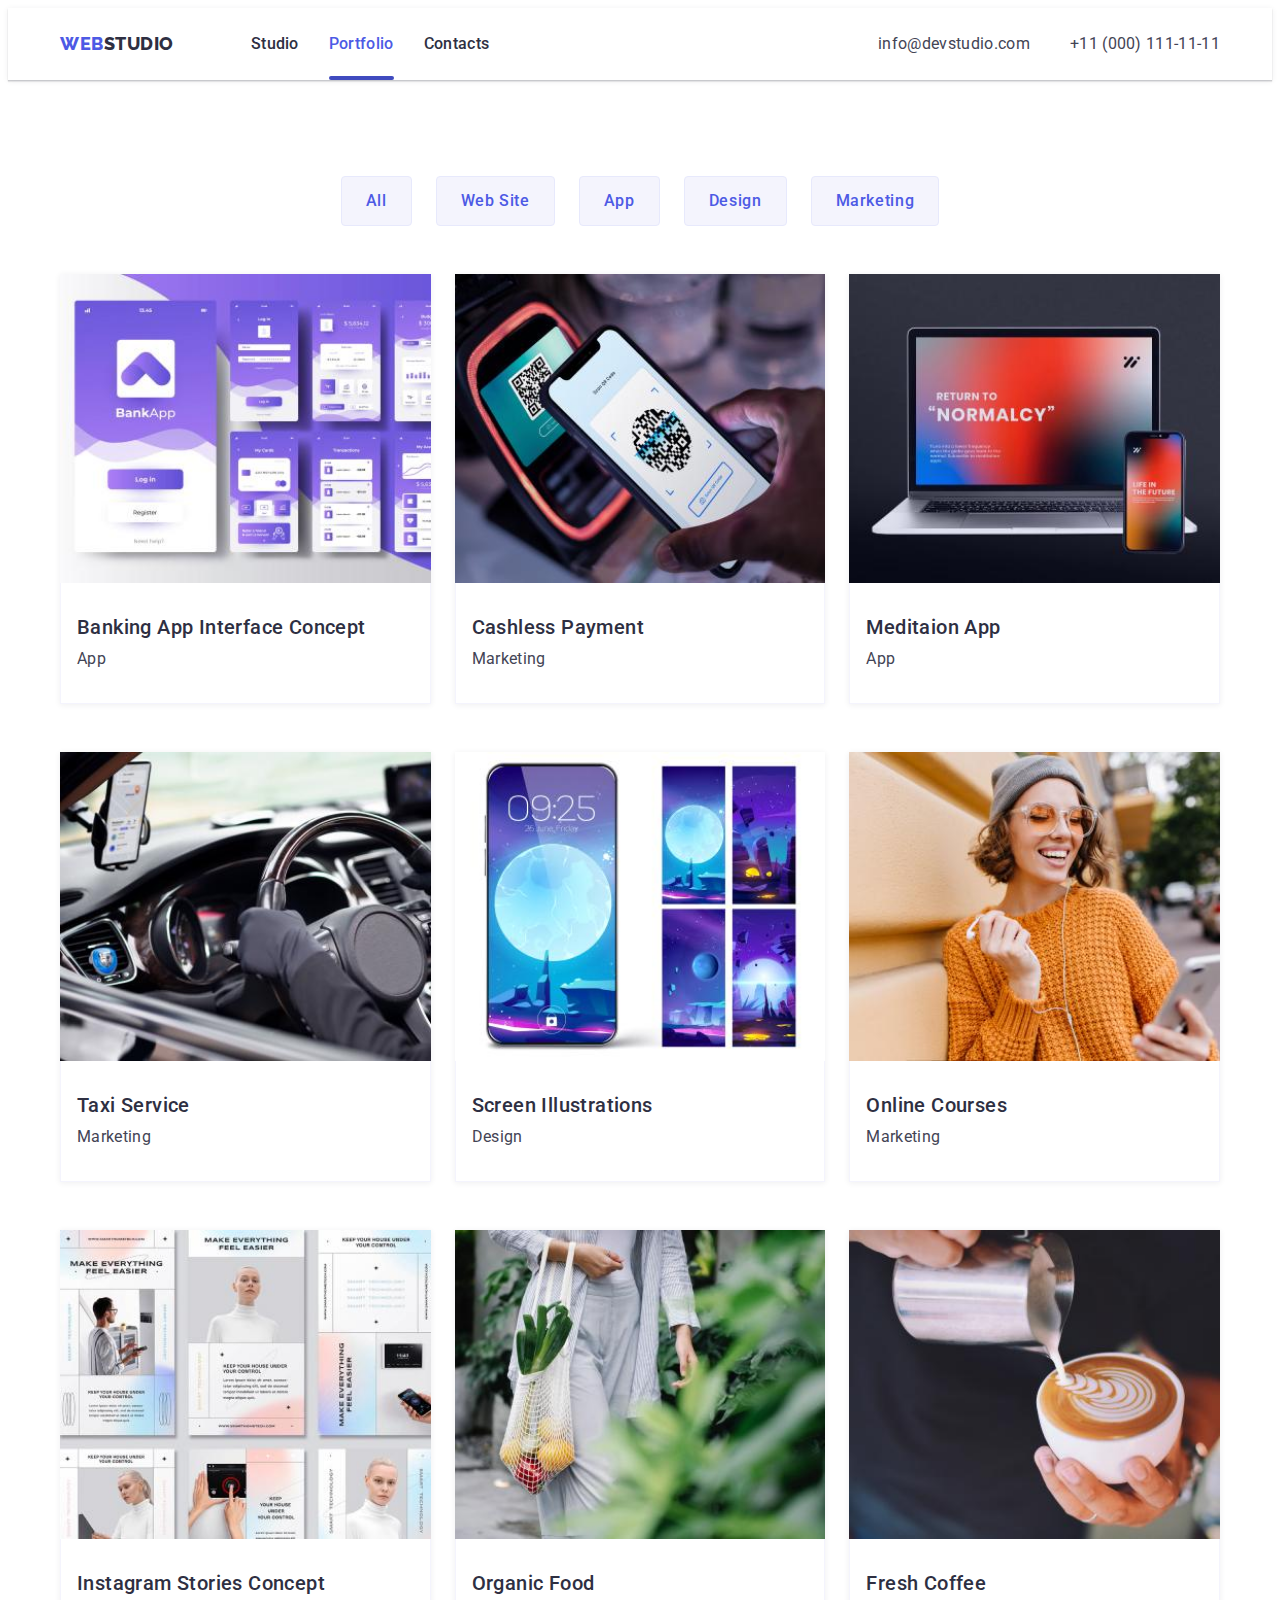
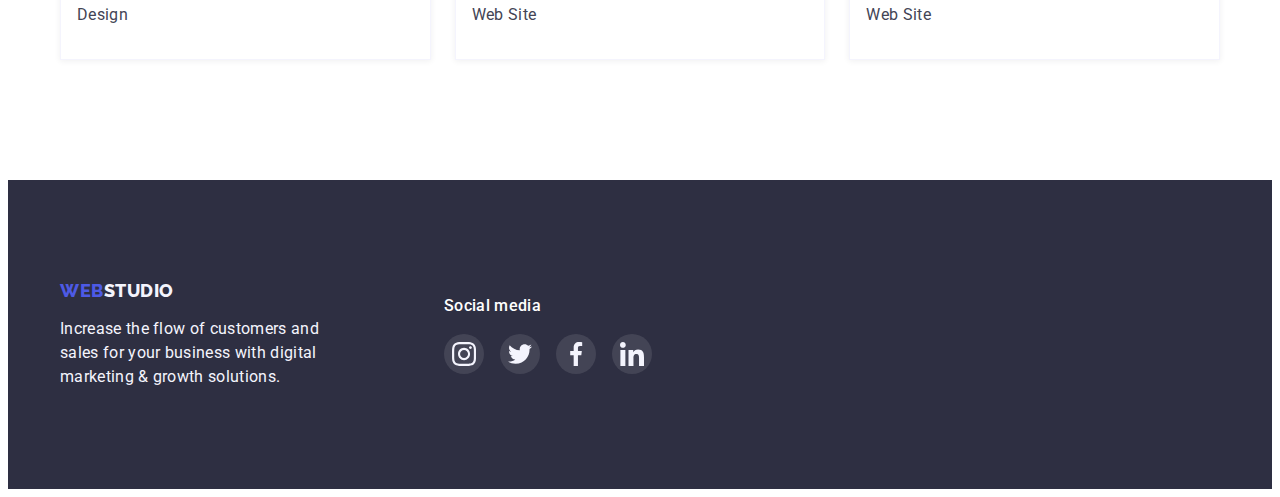
==== commit b106298a: "errors have been fixed" ====
--- a/portfolio.html
+++ b/portfolio.html
@@ -32,10 +32,12 @@
 					<!-- menu -->
 					<ul class="header-list list">
 						<li class="header-item">
-							<a class="header-link link current" href="./index.html">Studio</a>
+							<a class="header-link link" href="./index.html">Studio</a>
 						</li>
 						<li class="header-item">
-							<a class="header-link link" href="./portfolio.html">Portfolio</a>
+							<a class="header-link link current" href="./portfolio.html"
+								>Portfolio</a
+							>
 						</li>
 						<li class="header-item">
 							<a class="header-link link" href="#">Contacts</a>
@@ -66,85 +68,84 @@
 						<use class="menu-open-icon" href="./images/icons.svg#burger"></use>
 					</svg>
 				</button>
-
-				<div class="mob-menu" data-menu>
-					<div class="menu-container">
-						<div class="mob-menu-top">
-							<button
-								type="button"
-								class="menu-close-button btn"
-								aria-label="Кнопка для закриття мобільного меню"
-								data-menu-close
-							>
-								<svg width="8" height="8">
-									<use
-										class="menu-close-icon"
-										href="./images/icons.svg#close"
-									></use>
-								</svg>
-							</button>
-							<ul class="mob-menu-list list">
-								<li class="mob-menu-item">
-									<a class="mob-menu-link link" href="./index.html">Studio</a>
-								</li>
-								<li class="mob-menu-item">
-									<a class="mob-menu-link link current" href="./portfolio.html"
-										>Portfolio</a
-									>
-								</li>
-								<li class="mob-menu-item">
-									<a class="mob-menu-link link" href="#">Contacts</a>
-								</li>
-							</ul>
-						</div>
-						<div class="mob-menu-bottom">
-							<ul class="mob-menu-contacts-list list">
-								<li class="mob-menu-contacts-item">
-									<a
-										class="mob-menu-contacts-link link-tel link"
-										href="tel:+110001111111"
-										>+11 (000) 111-11-11</a
-									>
-								</li>
-								<li class="mob-menu-contacts-item">
-									<a
-										class="mob-menu-contacts-link link-email link"
-										href="mailto:info@devstudio.com"
-										>info@devstudio.com</a
-									>
-								</li>
-							</ul>
-							<ul class="mob_menu_soc-list list">
-								<li class="social_media-item">
-									<a class="social_media-link link" href="#">
-										<svg class="social_media-icon" width="24" height="24">
-											<use href="./images/icons.svg#instagram"></use>
-										</svg>
-									</a>
-								</li>
-								<li class="social_media-item">
-									<a class="social_media-link link" href="#">
-										<svg class="social_media-icon" width="24" height="24">
-											<use href="./images/icons.svg#twitter"></use>
-										</svg>
-									</a>
-								</li>
-								<li class="social_media-item">
-									<a class="social_media-link link" href="#">
-										<svg class="social_media-icon" width="24" height="24">
-											<use href="./images/icons.svg#facebook"></use>
-										</svg>
-									</a>
-								</li>
-								<li class="social_media-item">
-									<a class="social_media-link link" href="#">
-										<svg class="social_media-icon" width="24" height="24">
-											<use href="./images/icons.svg#linkedin"></use>
-										</svg>
-									</a>
-								</li>
-							</ul>
-						</div>
+			</div>
+			<div class="mob-menu is-hidden" data-menu>
+				<div class="menu-container">
+					<div class="mob-menu-top">
+						<button
+							type="button"
+							class="menu-close-button btn"
+							aria-label="Кнопка для закриття мобільного меню"
+							data-menu-close
+						>
+							<svg width="8" height="8">
+								<use
+									class="menu-close-icon"
+									href="./images/icons.svg#close"
+								></use>
+							</svg>
+						</button>
+						<ul class="mob-menu-list list">
+							<li class="mob-menu-item">
+								<a class="mob-menu-link link" href="./index.html">Studio</a>
+							</li>
+							<li class="mob-menu-item">
+								<a class="mob-menu-link link current" href="./portfolio.html"
+									>Portfolio</a
+								>
+							</li>
+							<li class="mob-menu-item">
+								<a class="mob-menu-link link" href="#">Contacts</a>
+							</li>
+						</ul>
+					</div>
+					<div class="mob-menu-bottom">
+						<ul class="mob-menu-contacts-list list">
+							<li class="mob-menu-contacts-item">
+								<a
+									class="mob-menu-contacts-link link-tel link"
+									href="tel:+110001111111"
+									>+11 (000) 111-11-11</a
+								>
+							</li>
+							<li class="mob-menu-contacts-item">
+								<a
+									class="mob-menu-contacts-link link-email link"
+									href="mailto:info@devstudio.com"
+									>info@devstudio.com</a
+								>
+							</li>
+						</ul>
+						<ul class="mob_menu_soc-list list">
+							<li class="social_media-item">
+								<a class="social_media-link link" href="#">
+									<svg class="social_media-icon" width="24" height="24">
+										<use href="./images/icons.svg#instagram"></use>
+									</svg>
+								</a>
+							</li>
+							<li class="social_media-item">
+								<a class="social_media-link link" href="#">
+									<svg class="social_media-icon" width="24" height="24">
+										<use href="./images/icons.svg#twitter"></use>
+									</svg>
+								</a>
+							</li>
+							<li class="social_media-item">
+								<a class="social_media-link link" href="#">
+									<svg class="social_media-icon" width="24" height="24">
+										<use href="./images/icons.svg#facebook"></use>
+									</svg>
+								</a>
+							</li>
+							<li class="social_media-item">
+								<a class="social_media-link link" href="#">
+									<svg class="social_media-icon" width="24" height="24">
+										<use href="./images/icons.svg#linkedin"></use>
+									</svg>
+								</a>
+							</li>
+						</ul>
 					</div>
 				</div>
 			</div>
--- a/css/styles.css
+++ b/css/styles.css
@@ -237,9 +237,11 @@
 .mob-menu-contacts-list {
 	margin-bottom: 48px;
 }
+.mob-menu-contacts-item > .link-tel {
+	margin-bottom: 40px;
+}
 .mob-menu-contacts-link.link-tel {
 	display: block;
-	margin-bottom: 40px;
 	font-weight: 600;
 	font-size: 35px;
 	line-height: 1.1;
@@ -252,16 +254,6 @@
 	line-height: 1.2;
 	letter-spacing: 0.02em;
 	color: var(--main-text-color);
-}
-.mob-menu-link.current::after {
-	content: "";
-	position: absolute;
-	bottom: 0;
-	left: 0; 
-	height: 4px;
-	width: 100%;
-	background-color: #404bbf;
-	border-radius: 2px;
 }
 .mob_menu_soc-list {
 	display: flex;
@@ -436,7 +428,7 @@
 /*---------- CUSTOMERS ------------ */
 
 .section-customers {
-	padding-top: 88px;
+	padding-top: 96px;
 }
 .customers-list {
 	display: flex;
@@ -486,7 +478,7 @@
 .filters-item {
 }
 .filters-btn {
-	padding: 12px 24px;
+	padding: 8px 16px;
 	background-color: var(--light-collor);
 	border: 1px solid var(--accent-color);
 	border-radius: 4px;
@@ -658,6 +650,7 @@
 	align-items: center;
 }
 .footer-input-wrap {
+	width: 100%;
 	display: flex;
 	flex-direction: column;
 	align-items: center;
@@ -672,7 +665,7 @@
 	color: #FFFFFF;
 }
 .footer-form-input {
-	max-width: 396px;
+	width: 100%;
 	height: 40px;
 	padding: 8px 16px;
 	background-color: transparent;
--- a/css/mobile.css
+++ b/css/mobile.css
@@ -2,4 +2,12 @@
 	.container {
 		max-width: 428px;
 	}
-}+}
+@media screen and (min-width: 320px) and (max-width: 768px) {
+	.footer-subscribe {
+		display: flex;
+		flex-direction: column;
+		align-items: center;
+		width: 100%;
+	}
+}
--- a/css/tablet.css
+++ b/css/tablet.css
@@ -30,9 +30,11 @@
     .contacts-list {
         display: flex;
         flex-direction: column;
-        row-gap: 4px;
+        justify-content: center;
     }
     .contacts-link {
+        padding-top: 2px;
+        padding-bottom: 2px;
         font-size: 12px;
         line-height: 1.3;
         letter-spacing: 0.04em;
@@ -98,7 +100,7 @@
         column-gap: 24px;
     }
     .customers-item {
-        width: calc((100% - 1 * 24px) / 2);
+        width: calc((100% - 2 * 24px) / 3);
         height: 88px;
     }
 
@@ -111,6 +113,9 @@
         margin-bottom: 64px;
         justify-content: center;
     }
+    .filters-btn {
+        padding: 12px 24px;
+    }
     .portfolio-list {
         flex-direction: row;
         row-gap: 72px;
@@ -120,11 +125,8 @@
     .portfolio-item {
         width: calc((100% - 1 * 24px) / 2);
     }
-    
 
     .footer-content {
-        margin-left: 108px;
-        margin-right: 108px;
         flex-direction: row;
         flex-wrap: wrap;
         gap: 72px 24px;
@@ -145,18 +147,27 @@
         flex-direction: row;
         gap: 24px;
     }
+    .footer-form-input {
+        width: 264px;
+    } 
 
     .modal {
-        max-width: 408;
+        max-width: 408px;
         padding: 72px 24px 24px 24px;
     }
+}
 
-}
-@media screen and (min-width: 768px) and (max-width: 1200px){
-    .contacts-link.link-email {
-        padding-top: 24px;
+@media screen and (min-width: 768px) and (max-width: 1200px){ 
+    .container.footer-content {
+        max-width: none;
+        padding-left: 108px;
+        padding-right: 108px;
     }
-    .contacts-link.link-tel {
-        padding-bottom: 10px;
+    .section-customers > .container {
+        padding: 0;
     }
-}
+    .section-customers {
+        padding-left: 108px;
+        padding-right: 108px;
+    }
+}